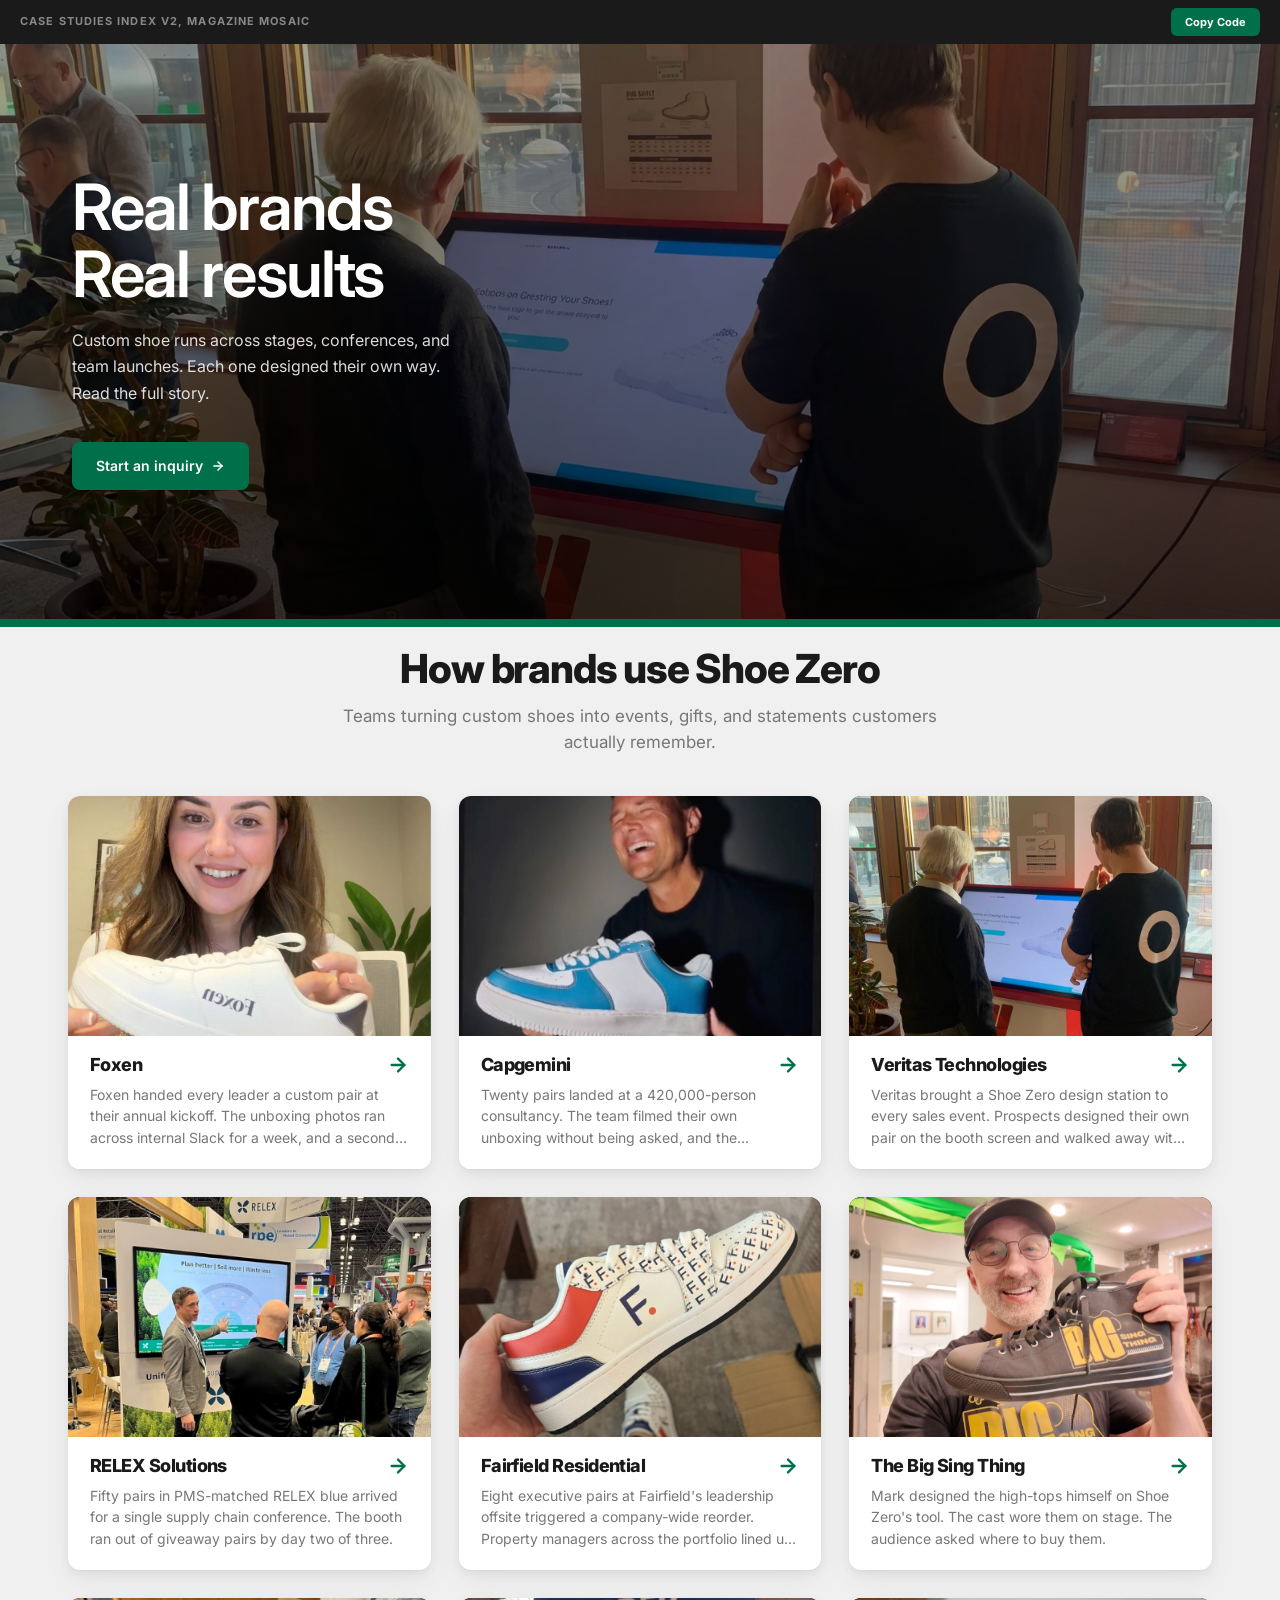
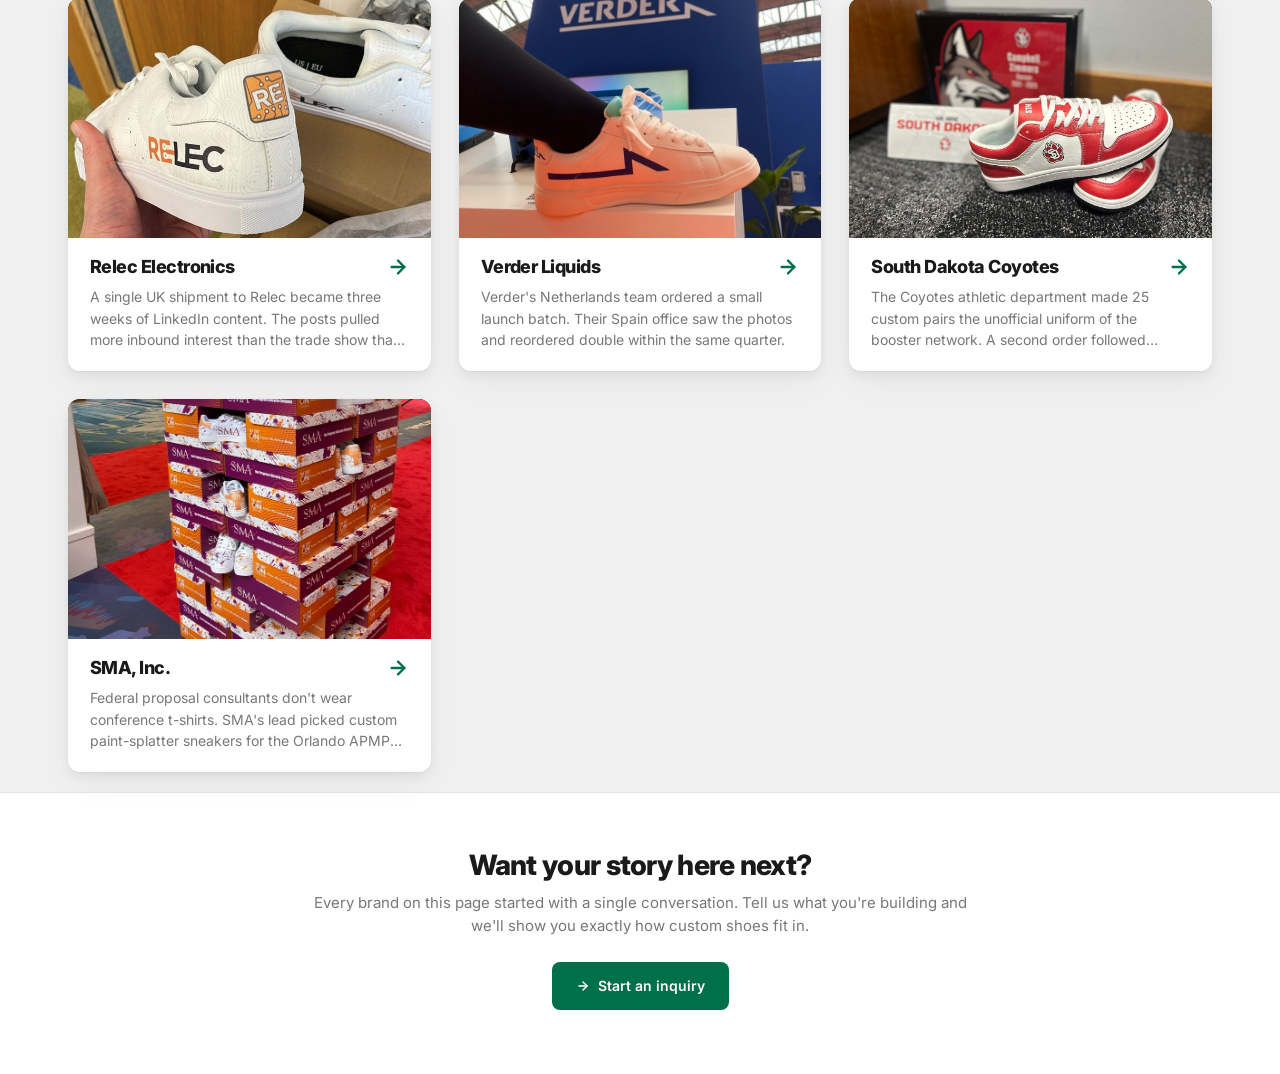
==== case-studies/index.html @ aaa60e96 "case-studies: crop card photos into JPEG (3:2), remove kitazato (YMYL), tighten hero/mosaic spacing," ====
<!DOCTYPE html>
<html lang="en">
<head>
 <meta charset="UTF-8">
 <meta name="viewport" content="width=device-width, initial-scale=1.0">
 <title>Case Studies INDEX V2, Shoe Zero | Magazine Mosaic</title>
 <link rel="preconnect" href="https://fonts.googleapis.com">
 <link href="https://fonts.googleapis.com/css2?family=Inter:ital,wght@0,300;0,400;0,500;0,600;0,700;0,800;0,900&display=swap" rel="stylesheet">
 <link rel="stylesheet" href="tokens.css">
 <style>
 /* ================================================================
 TOOLBAR
 ================================================================ */
 .toolbar {
 position: fixed; top: 0; left: 0; right: 0; height: 44px;
 background: var(--sz-black); display: flex; align-items: center;
 justify-content: space-between; padding: 0 20px; z-index: 9000;
 font-family: 'Inter', sans-serif;
 }
 .toolbar__label {
 font-size: 11px; font-weight: 700; color: #888;
 letter-spacing: 0.1em; text-transform: uppercase;
 }
 .toolbar__copy-btn {
 padding: 7px 14px; font-size: 11px; font-weight: 700;
 font-family: 'Inter', sans-serif; background: var(--sz-accent);
 color: #fff; border: none; border-radius: 6px; cursor: pointer;
 transition: background 200ms var(--sz-ease);
 }
 .toolbar__copy-btn:hover { background: var(--sz-accent-hover); }
 .toolbar__toast {
 position: fixed; bottom: 80px; right: 24px;
 background: var(--sz-black); color: #fff;
 padding: 10px 18px; border-radius: 8px;
 font-size: 13px; font-weight: 500;
 opacity: 0; transform: translateY(8px);
 transition: opacity 250ms ease, transform 250ms ease;
 pointer-events: none; z-index: 9001;
 }
 .toolbar__toast.is-visible { opacity: 1; transform: translateY(0); }

 /* ================================================================
 BASE RESET
 ================================================================ */
 *, *::before, *::after { box-sizing: border-box; margin: 0; padding: 0; }
 body {
 font-family: 'Inter', -apple-system, BlinkMacSystemFont, sans-serif;
 color: var(--sz-text); background: var(--sz-white);
 line-height: 1.6; -webkit-font-smoothing: antialiased;
 padding-top: 44px;
 }
 img { max-width: 100%; display: block; }
 a { color: inherit; text-decoration: none; }
 button { font-family: inherit; cursor: pointer; }
 p, li, span, div { font-style: normal; }

 /* ================================================================
 LAYOUT UTILS
 ================================================================ */
 .c { max-width: 1240px; margin: 0 auto; padding: 0 48px; }
 .c--wide { max-width: 1360px; margin: 0 auto; padding: 0 48px; }

 /* ================================================================
 SCROLL REVEAL
 ================================================================ */
 [data-reveal] {
 opacity: 0; transform: translateY(20px);
 transition: opacity 600ms var(--sz-ease), transform 600ms var(--sz-ease);
 }
 [data-reveal].is-visible { opacity: 1; transform: none; }

 /* ================================================================
 SITE NAV
 ================================================================ */
 .nav {
 position: sticky; top: 44px; z-index: 800;
 background: var(--sz-bg-warm); border-bottom: 1px solid var(--sz-border);
 }
 .nav__inner {
 display: flex; align-items: center; justify-content: space-between;
 height: 60px; max-width: 1240px; margin: 0 auto; padding: 0 48px;
 }
 .nav__logo {
 font-size: 18px; font-weight: 800; letter-spacing: -0.03em; color: var(--sz-black);
 }
 .nav__logo span { color: var(--sz-accent); }
 .nav__links { display: flex; gap: 32px; }
 .nav__links a {
 font-size: 14px; font-weight: 500; color: var(--sz-muted);
 transition: color 180ms ease;
 }
 .nav__links a:hover { color: var(--sz-text); }
 .nav__cta {
 padding: 9px 20px; font-size: 13px; font-weight: 600;
 background: var(--sz-accent); color: #fff;
 border-radius: var(--sz-radius-btn); border: none; cursor: pointer;
 transition: background 180ms ease;
 }
 .nav__cta:hover { background: var(--sz-accent-hover); }

 /* ================================================================
 S1: HERO, Overlay editorial — full-bg photo + text on dark gradient
 ================================================================ */
 .hero {
 position: relative; overflow: hidden;
 min-height: 575px;
 display: flex; align-items: center;
 background: var(--sz-black);
 }
 .hero__bg { position: absolute; inset: 0; z-index: 0; }
 .hero__bg img {
 width: 100%; height: 100%; object-fit: cover; object-position: center 32%;
 display: block;
 }
 .hero__bg::after {
 content:''; position: absolute; inset: 0;
 background: linear-gradient(180deg, rgba(0,0,0,0.35) 0%, rgba(0,0,0,0.5) 50%, rgba(0,0,0,0.7) 100%);
 }
 .hero__inner {
 position: relative; z-index: 2;
 max-width: 1200px; width: 100%;
 margin: 0 auto;
 padding: 97px 32px;
 text-align: left;
 display: flex; flex-direction: column; align-items: flex-start;
 }
 .hero__h1 {
 font-size: clamp(42px, 5vw, 68px);
 font-weight: 600;
 line-height: 1.05;
 letter-spacing: -0.03em;
 color: #fff;
 margin: 0 0 20px;
 }
 .hero__h1 span { display: block; }
 .hero__h1 span.is-accent { color: #fff; }
 .hero__sub {
 font-size: 16px; font-weight: 400; line-height: 1.65;
 color: rgba(255,255,255,0.85);
 max-width: 380px; margin: 0 0 36px;
 }
 .hero__actions { display: flex; align-items: center; justify-content: flex-start; }
 .btn--primary {
 display: inline-flex; align-items: center; gap: 8px;
 padding: 13px 24px; border-radius: var(--sz-radius-btn);
 background: var(--sz-accent); color: #fff;
 font-size: 14px; font-weight: 600;
 border: none; cursor: pointer; font-style: normal;
 transition: transform 200ms var(--sz-ease), box-shadow 200ms var(--sz-ease), background 200ms var(--sz-ease);
 }
 .btn--primary svg { width: 14px; height: 14px; }
 .btn--primary:hover { transform: translateY(-2px); box-shadow: var(--sz-shadow); background: var(--sz-accent-hover); }
 .btn--text {
 display: inline-flex; align-items: center; gap: 4px;
 font-size: 16px; font-weight: 500; color: var(--sz-black);
 text-decoration: underline; text-underline-offset: 4px;
 background: none; border: none; cursor: pointer; font-style: normal;
 transition: opacity 200ms ease;
 }
 .btn--text:hover { opacity: 0.7; }

 /* ================================================================
 S2: INDUSTRY FILTER ROW, White bg, typographic tabs
 ================================================================ */
 .filter-row {
 background: var(--sz-white);
 border-bottom: 1px solid var(--sz-border);
 padding: 0;
 position: sticky;
 top: 44px;
 z-index: 700;
 }
 .filter-row__inner {
 max-width: 1240px;
 margin: 0 auto;
 padding: 0 48px;
 display: flex;
 align-items: center;
 gap: 0;
 overflow-x: auto;
 scrollbar-width: none;
 }
 .filter-row__inner::-webkit-scrollbar { display: none; }
 .filter-tab {
 flex-shrink: 0;
 padding: 18px 24px;
 font-size: 13px;
 font-weight: 600;
 color: var(--sz-muted);
 letter-spacing: 0.02em;
 cursor: pointer;
 border-bottom: 2px solid transparent;
 transition: color 150ms ease, border-color 150ms ease;
 background: none; border-top: none; border-left: none; border-right: none;
 position: relative;
 white-space: nowrap;
 }
 .filter-tab::after {
 content: '·';
 position: absolute;
 right: 0;
 color: var(--sz-border);
 font-size: 16px;
 }
 .filter-tab:last-child::after { display: none; }
 .filter-tab:hover { color: var(--sz-text); }
 .filter-tab.active {
 color: var(--sz-accent);
 border-bottom-color: var(--sz-accent);
 }
 .filter-count {
 display: inline-flex;
 align-items: center;
 justify-content: center;
 width: 18px; height: 18px;
 font-size: 10px; font-weight: 700;
 background: var(--sz-accent-light);
 color: var(--sz-accent);
 border-radius: 50%;
 margin-left: 6px;
 }

 /* ================================================================
 S2: LOGO WALL — trust bar between hero and mosaic
 ================================================================ */
 .logo-wall {
 background: var(--sz-bg-warm);
 padding: 28px 56px;
 }
 .logo-wall__inner {
 max-width: 1280px; margin: 0 auto;
 display: flex; align-items: center; gap: 28px;
 }
 .logo-wall__label {
 font-size: 11px; font-weight: 700; letter-spacing: 0.14em;
 text-transform: uppercase; color: var(--sz-muted);
 white-space: nowrap; line-height: 1;
 display: flex; align-items: center;
 }
 .logo-wall__divider {
 width: 1px; height: 32px; background: rgba(0,0,0,0.18);
 flex-shrink: 0;
 }
 .logo-wall__row {
 display: flex; align-items: center; gap: 32px;
 flex: 1; justify-content: space-around; flex-wrap: nowrap; overflow: hidden;
 }
 .logo-wall__logo {
 height: 32px; max-width: 120px; width: auto; object-fit: contain;
 filter: grayscale(100%) brightness(0.4); opacity: 0.7;
 transition: opacity 200ms var(--sz-ease), filter 200ms var(--sz-ease);
 }
 .logo-wall__logo:hover { filter: grayscale(0%); opacity: 1; }

 /* ================================================================
 S3: MOSAIC GRID, Cool bg, mixed card sizes
 ================================================================ */
 .mosaic-section {
 background: var(--sz-bg-cool);
 padding: 20px 0 20px;
 border-top: 8px solid var(--sz-accent);
 }
 .mosaic-header {
 max-width: 1240px;
 margin: 0 auto;
 padding: 0 48px;
 margin-bottom: 40px;
 text-align: center;
 }
 .mosaic-header__h2 {
 font-size: clamp(28px, 3.4vw, 40px);
 font-weight: 800;
 letter-spacing: -0.03em;
 line-height: 1.1;
 color: var(--sz-black);
 margin-bottom: 12px;
 }
 .mosaic-header__sub {
 font-size: 17px;
 line-height: 1.55;
 color: var(--sz-muted);
 max-width: 600px;
 margin: 0 auto;
 }

 /* THE MOSAIC GRID */
 .mosaic {
 max-width: 1240px;
 margin: 0 auto;
 padding: 0 48px;
 display: grid;
 grid-template-columns: repeat(3, 1fr);
 grid-auto-rows: auto;
 gap: 28px;
 }
 /* Uniform mode: force all variants to look like std */
 .mosaic .cs-card--featured,
 .mosaic .cs-card--tall,
 .mosaic .cs-card--wide,
 .mosaic .cs-card--mid,
 .mosaic .cs-card--mid-wide,
 .mosaic .cs-card--narrow,
 .mosaic .cs-card--std {
 grid-column: span 1;
 grid-row: auto;
 }
 .mosaic .cs-card--featured .cs-card__img,
 .mosaic .cs-card--tall .cs-card__img {
 position: relative;
 aspect-ratio: auto;
 height: 240px;
 flex: 0 0 auto;
 }
 .mosaic .cs-card--featured .cs-card__img img,
 .mosaic .cs-card--tall .cs-card__img img {
 object-position: center 38%;
 }
 .mosaic .cs-card--featured .cs-card__img::after,
 .mosaic .cs-card--tall .cs-card__img::after { display: none; }
 .mosaic .cs-card--featured .cs-card__body,
 .mosaic .cs-card--tall .cs-card__body {
 position: relative;
 inset: auto;
 padding: 18px 22px 20px;
 background: var(--sz-white);
 color: var(--sz-black);
 z-index: auto;
 }
 .mosaic .cs-card--featured .cs-card__industry,
 .mosaic .cs-card--tall .cs-card__industry { color: var(--sz-accent); }
 .mosaic .cs-card--featured .cs-card__name,
 .mosaic .cs-card--tall .cs-card__name { font-size: 18px; color: var(--sz-black); }
 .mosaic .cs-card--featured .cs-card__tagline,
 .mosaic .cs-card--tall .cs-card__tagline { font-size: 14px; color: var(--sz-muted); line-height: 1.55; }
 .mosaic .cs-card--featured .cs-card__arrow,
 .mosaic .cs-card--tall .cs-card__arrow { color: var(--sz-accent); }
 .mosaic .cs-card__tagline {
 display: -webkit-box;
 -webkit-line-clamp: 3;
 -webkit-box-orient: vertical;
 overflow: hidden;
 }

 /* Card base */
 .cs-card {
 background: var(--sz-white);
 border-radius: var(--sz-radius-card);
 box-shadow: var(--sz-shadow);
 overflow: hidden;
 position: relative;
 display: flex;
 flex-direction: column;
 cursor: pointer;
 transition: transform 220ms var(--sz-ease), box-shadow 220ms var(--sz-ease);
 }
 .cs-card:hover {
 transform: translateY(-2px);
 box-shadow: var(--sz-shadow-hover);
 }

 /* --- SIZE VARIANTS ---
 First two cards = highlight (span 3 of 6 = side-by-side larger feature row)
 All others = uniform 3-up (span 2 of 6 = 3 per row, identical card shape) */
 .cs-card--featured,
 .cs-card--tall {
 grid-column: span 3;
 }
 .cs-card--std {
 grid-column: span 2;
 }

 /* Featured/tall cards: taller photographic aspect, anchored to bottom */
 .cs-card--featured .cs-card__img,
 .cs-card--tall .cs-card__img {
 flex: 0 0 auto;
 aspect-ratio: 4 / 3;
 overflow: hidden;
 position: relative;
 }
 .cs-card--featured .cs-card__img img,
 .cs-card--tall .cs-card__img img {
 width: 100%; height: 100%;
 object-fit: cover; object-position: center bottom;
 display: block;
 transition: transform 400ms var(--sz-ease);
 }
 .cs-card--featured:hover .cs-card__img img,
 .cs-card--tall:hover .cs-card__img img { transform: scale(1.03); }

 /* Standard cards: real photo, cover crop at fixed height */
 .cs-card--std .cs-card__img {
 flex: 0 0 auto;
 height: 240px;
 background: var(--sz-black);
 overflow: hidden;
 position: relative;
 }
 .cs-card--std .cs-card__img img {
 width: 100%;
 height: 100%;
 object-fit: cover;
 object-position: center 70%;
 display: block;
 transition: transform 600ms var(--sz-ease);
 }
 .cs-card--std:hover .cs-card__img img { transform: scale(1.04); }

 /* Card overlay for featured/tall, gradient at bottom */
 .cs-card--featured .cs-card__img::after,
 .cs-card--tall .cs-card__img::after {
 content: '';
 position: absolute;
 inset: 0;
 background: linear-gradient(to top, rgba(26,26,26,0.72) 0%, transparent 55%);
 }
 /* On featured, body text overlays the image */
 .cs-card--featured .cs-card__body,
 .cs-card--tall .cs-card__body {
 position: absolute;
 bottom: 0; left: 0; right: 0;
 padding: 28px 32px;
 color: #fff;
 }

 /* Card body */
 .cs-card__body {
 padding: 18px 22px 20px;
 }
 .cs-card--std .cs-card__body {
 flex: 1 1 auto;
 display: flex;
 flex-direction: column;
 }

 .cs-card__industry {
 font-size: 10px; font-weight: 700; letter-spacing: 0.12em;
 text-transform: uppercase;
 color: var(--sz-accent);
 margin-bottom: 6px;
 display: flex; align-items: center; gap: 8px;
 }
 .cs-card--featured .cs-card__industry,
 .cs-card--tall .cs-card__industry {
 color: rgba(255,255,255,0.7);
 }
 /* Title row: name left, simple green arrow right */
 .cs-card__name {
 font-size: 18px; font-weight: 800; letter-spacing: -0.03em;
 color: var(--sz-black); line-height: 1.2; margin-bottom: 8px;
 display: flex; align-items: center; justify-content: space-between; gap: 12px;
 }
 .cs-card--featured .cs-card__name { font-size: 28px; color: #fff; }
 .cs-card--tall .cs-card__name { font-size: 22px; color: #fff; }

 .cs-card__arrow {
 flex-shrink: 0;
 color: var(--sz-accent);
 transition: transform 200ms var(--sz-ease);
 display: inline-flex; align-items: center;
 }
 .cs-card--featured .cs-card__arrow,
 .cs-card--tall .cs-card__arrow { color: #fff; }
 .cs-card:hover .cs-card__arrow { transform: translateX(4px); }

 .cs-card__tagline {
 font-size: 14px; font-weight: 400; color: var(--sz-muted);
 line-height: 1.55; margin-bottom: 0;
 }
 .cs-card--featured .cs-card__tagline { font-size: 15px; color: rgba(255,255,255,0.85); line-height: 1.5; }
 .cs-card--tall .cs-card__tagline { font-size: 14px; color: rgba(255,255,255,0.8); line-height: 1.5; }
 /* For overlay cards, meta row needs relative z-index above overlay */
 .cs-card--featured .cs-card__body { z-index: 2; }
 .cs-card--tall .cs-card__body { z-index: 2; }


 /* ================================================================
 S4: BY THE NUMBERS, Warm cream, editorial paragraph
 ================================================================ */
 .numbers-section {
 background: var(--sz-bg-warm);
 padding: 96px 0;
 }
 .numbers-inner {
 max-width: 1240px;
 margin: 0 auto;
 padding: 0 48px;
 display: grid;
 grid-template-columns: 1fr 380px;
 gap: 80px;
 align-items: start;
 }
 .numbers__text {}
 .numbers__rule {
 width: 40px; height: 3px; background: var(--sz-accent);
 margin-bottom: 28px;
 }
 .numbers__h2 {
 font-size: 40px; font-weight: 800; letter-spacing: -0.03em;
 color: var(--sz-black); line-height: 1.1; margin-bottom: 28px;
 }
 .numbers__prose {
 font-size: 18px; font-weight: 400; color: var(--sz-text);
 line-height: 1.8; max-width: 580px;
 }
 .numbers__prose strong {
 font-weight: 700; color: var(--sz-accent); font-style: normal;
 }

 /* Logo wall */
 .logo-wall {}
 .logo-wall__label {
 font-size: 11px; font-weight: 700; letter-spacing: 0.1em;
 text-transform: uppercase; color: var(--sz-muted); margin-bottom: 20px;
 }
 .logo-wall__grid {
 display: grid;
 grid-template-columns: repeat(3, 1fr);
 gap: 12px;
 }
 .logo-tile {
 background: var(--sz-white);
 border-radius: 10px;
 border: 1px solid var(--sz-border);
 padding: 16px 12px;
 display: flex;
 align-items: center;
 justify-content: center;
 min-height: 60px;
 }
 .logo-tile__name {
 font-size: 12px; font-weight: 700; letter-spacing: -0.01em;
 color: var(--sz-text); text-align: center;
 }

 /* ================================================================
 S5: INQUIRY CTA, White bg
 ================================================================ */
 .cta-section {
 background: var(--sz-white);
 padding: 56px 0 64px;
 border-top: 1px solid var(--sz-border);
 }
 .cta-inner {
 max-width: 760px;
 margin: 0 auto;
 padding: 0 48px;
 text-align: center;
 }
 .cta__icon {
 width: 40px; height: 40px;
 background: var(--sz-accent-light);
 border-radius: 12px;
 display: flex; align-items: center; justify-content: center;
 margin: 0 auto 18px;
 color: var(--sz-accent);
 }
 .cta__icon svg { width: 18px; height: 18px; }
 .cta__h2 {
 font-size: 28px; font-weight: 800; letter-spacing: -0.025em;
 color: var(--sz-black); line-height: 1.15; margin-bottom: 10px;
 }
 .cta__sub {
 font-size: 15px; font-weight: 400; color: var(--sz-muted);
 line-height: 1.55; margin-bottom: 24px;
 }
 .cta__actions {
 display: flex; align-items: center; justify-content: center; gap: 14px; flex-wrap: wrap;
 }

 /* ================================================================
 FOOTER STRIP
 ================================================================ */
 .footer-strip {
 background: var(--sz-black);
 padding: 28px 48px;
 display: flex; align-items: center; justify-content: space-between;
 max-width: 100%;
 }
 .footer-strip__logo {
 font-size: 16px; font-weight: 800; letter-spacing: -0.03em; color: #fff;
 }
 .footer-strip__logo span { color: var(--sz-accent); }
 .footer-strip__copy {
 font-size: 13px; color: rgba(255,255,255,0.4);
 }

 /* ================================================================
 MOBILE RESPONSIVE
 ================================================================ */
 @media (max-width: 768px) {
 .c, .c--wide { padding: 0 20px; }

 .nav__links { display: none; }
 .nav__inner { padding: 0 20px; }

 /* Hero */
 .hero { min-height: 480px; }
 .hero__inner { padding: 56px 20px; gap: 20px; }
 .hero__h1 { font-size: 38px; line-height: 1; }
 .hero__sub { font-size: 15px; }

 /* Filter */
 .filter-row { top: 60px; }
 .filter-row__inner { padding: 0 20px; gap: 0; }
 .filter-tab { padding: 14px 16px; font-size: 12px; }

 /* Logo wall */
 .logo-wall { padding: 18px 20px; }
 .logo-wall__inner { flex-direction: column; align-items: flex-start; gap: 12px; }
 .logo-wall__row { gap: 24px; justify-content: flex-start; overflow-x: auto; width: 100%; padding-bottom: 4px; }
 .logo-wall__logo { height: 24px; flex-shrink: 0; }

 /* Mosaic */
 .mosaic-section { padding: 0 0 64px; }
 .mosaic-header { padding: 0 20px; margin-bottom: 28px; }
 .mosaic-header__h2 { font-size: 26px; }
 .mosaic-header__sub { font-size: 15px; }
 .mosaic {
 grid-template-columns: 1fr;
 grid-auto-rows: auto;
 padding: 0 20px;
 gap: 12px;
 }
 /* All cards collapse to single column */
 .cs-card--featured,
 .cs-card--tall,
 .cs-card--wide,
 .cs-card--std,
 .cs-card--narrow,
 .cs-card--mid,
 .cs-card--mid-wide {
 grid-column: 1 / -1;
 grid-row: auto;
 }
 /* Restore flat layout for all on mobile */
 .cs-card--featured .cs-card__img,
 .cs-card--tall .cs-card__img {
 height: 220px; flex: none; position: relative;
 }
 .cs-card--featured .cs-card__body,
 .cs-card--tall .cs-card__body {
 position: static;
 color: var(--sz-text);
 padding: 18px 20px 20px;
 }
 .cs-card--featured .cs-card__name,
 .cs-card--tall .cs-card__name { color: var(--sz-black); font-size: 20px; }
 .cs-card--featured .cs-card__tagline,
 .cs-card--tall .cs-card__tagline { color: var(--sz-muted); }
 .cs-card--featured .cs-card__pairs,
 .cs-card--tall .cs-card__pairs { color: var(--sz-accent); }
 .cs-card--featured .cs-card__industry,
 .cs-card--tall .cs-card__industry { color: var(--sz-accent); }
 .cs-card--featured .cs-card__img::after,
 .cs-card--tall .cs-card__img::after { display: none; }

 /* Flat card images on mobile */
 .cs-card--wide .cs-card__img,
 .cs-card--std .cs-card__img,
 .cs-card--narrow .cs-card__img,
 .cs-card--mid .cs-card__img,
 .cs-card--mid-wide .cs-card__img { height: 180px; }

 /* Numbers */
 .numbers-section { padding: 64px 0; }
 .numbers-inner { grid-template-columns: 1fr; gap: 48px; padding: 0 20px; }
 .numbers__h2 { font-size: 28px; }
 .numbers__prose { font-size: 16px; }
 .logo-wall__grid { grid-template-columns: repeat(2, 1fr); }

 /* CTA */
 .cta-section { padding: 64px 0 80px; }
 .cta-inner { padding: 0 20px; }
 .cta__h2 { font-size: 28px; }
 .cta__sub { font-size: 15px; }
 .cta__actions { flex-direction: column; align-items: stretch; }
 .cta__actions .btn { justify-content: center; }

 .footer-strip { flex-direction: column; gap: 12px; padding: 24px 20px; text-align: center; }
 }
 
 .cs-card__link { display: block; height: 100%; color: inherit; text-decoration: none; }
 .cs-card__link:hover { text-decoration: none; }
</style>
</head>
<body>

 <!-- TOOLBAR -->
 <div class="toolbar" id="toolbar">
 <span class="toolbar__label">Case Studies INDEX V2, Magazine Mosaic</span>
 <button class="toolbar__copy-btn" onclick="copyCode()">Copy Code</button>
 </div>
 <div class="toolbar__toast" id="toast">Code copied to clipboard</div>

 <!-- ================================================================
 S1: HERO, Warm cream, asymmetric
 ================================================================ -->
 <section class="hero">
 <div class="hero__bg">
 <img src="images/hero-bg/cs-index-hero.jpg" alt="veritas kiosk customer interaction at sales event">
 </div>
 <div class="hero__inner">
 <h1 class="hero__h1">
 <span>Real brands</span>
 <span>Real results</span>
 </h1>
 <p class="hero__sub">Custom shoe runs across stages, conferences, and team launches. Each one designed their own way. Read the full story.</p>
 <div class="hero__actions">
 <a class="btn--primary" href="/pages/business-inquiry">
 Start an inquiry
 <svg width="16" height="16" viewBox="0 0 24 24" fill="none" stroke="currentColor" stroke-width="2.5" stroke-linecap="round" stroke-linejoin="round"><path d="M5 12h14"/><path d="m12 5 7 7-7 7"/></svg>
 </a>
 </div>
 </div>
 </section>


 <!-- ================================================================
 S3: MOSAIC GRID, Cool bg, 11 brands, mixed sizes
 ================================================================ -->
 <section class="mosaic-section">
 <div class="mosaic-header" data-reveal>
 <h2 class="mosaic-header__h2">How brands use Shoe Zero</h2>
 <p class="mosaic-header__sub">Teams turning custom shoes into events, gifts, and statements customers actually remember.</p>
 </div>

 <!-- MOSAIC LAYOUT:
 Row 1–2: CHP (8col × 2row featured) + ABB (4col × 2row tall)
 Row 3: BuzzBallz (6col wide) + AAC 360 (6col wide)
 Row 4: Bitchin Sauce (4col std) + Alta Sneakers (5col mid) + Alaska (3col narrow)
 Row 5: Admiral (7col mid-wide) + Cliffco (5col mid)
 Row 6: A+ Garage Doors (4col std) + Wednesday Foods (4col std) + Verder (4col std)
 -->
 <div class="mosaic" id="mosaic">


 <article class="cs-card cs-card--featured" data-category="b2b" data-reveal>
 <a class="cs-card__link" href="../detail/detail-v3-foxen-v2.html" aria-label="Foxen case study">
 <div class="cs-card__img">
 <img src="images/card-photos/cs-card-foxen.jpg" alt="woman holding foxen branded sneaker" loading="lazy">
 </div>
 <div class="cs-card__body">
 <h2 class="cs-card__name"><span>Foxen</span><span class="cs-card__arrow"><svg width="22" height="22" viewBox="0 0 24 24" fill="none" stroke="currentColor" stroke-width="2.5" stroke-linecap="round" stroke-linejoin="round"><path d="M5 12h14"/><path d="m12 5 7 7-7 7"/></svg></span></h2>
 <p class="cs-card__tagline">Foxen handed every leader a custom pair at their annual kickoff. The unboxing photos ran across internal Slack for a week, and a second batch shipped before the next quarter.</p>
 </div>
 </a>
 </article>

 <article class="cs-card cs-card--tall" data-category="b2b" data-reveal>
 <a class="cs-card__link" href="../detail/capgemini.html" aria-label="Capgemini case study">
 <div class="cs-card__img">
 <img src="images/card-photos/cs-card-capgemini.jpg" alt="man laughing with capgemini blue sneaker" loading="lazy">
 </div>
 <div class="cs-card__body">
 <h2 class="cs-card__name"><span>Capgemini</span><span class="cs-card__arrow"><svg width="22" height="22" viewBox="0 0 24 24" fill="none" stroke="currentColor" stroke-width="2.5" stroke-linecap="round" stroke-linejoin="round"><path d="M5 12h14"/><path d="m12 5 7 7-7 7"/></svg></span></h2>
 <p class="cs-card__tagline">Twenty pairs landed at a 420,000-person consultancy. The team filmed their own unboxing without being asked, and the company opened an internal employee discount.</p>
 </div>
 </a>
 </article>

 <article class="cs-card cs-card--std" data-category="b2b" data-reveal>
 <a class="cs-card__link" href="../detail/veritas-technologies.html" aria-label="Veritas Technologies case study">
 <div class="cs-card__img">
 <img src="images/card-photos/cs-card-veritas-technologies.jpg" alt="veritas kiosk at sales event with attendees" loading="lazy">
 </div>
 <div class="cs-card__body">
 <h2 class="cs-card__name"><span>Veritas Technologies</span><span class="cs-card__arrow"><svg width="22" height="22" viewBox="0 0 24 24" fill="none" stroke="currentColor" stroke-width="2.5" stroke-linecap="round" stroke-linejoin="round"><path d="M5 12h14"/><path d="m12 5 7 7-7 7"/></svg></span></h2>
 <p class="cs-card__tagline">Veritas brought a Shoe Zero design station to every sales event. Prospects designed their own pair on the booth screen and walked away with branded sneakers.</p>
 </div>
 </a>
 </article>

 <article class="cs-card cs-card--std" data-category="b2b" data-reveal>
 <a class="cs-card__link" href="../detail/relex-solutions.html" aria-label="RELEX Solutions case study">
 <div class="cs-card__img">
 <img src="images/card-photos/cs-card-relex-solutions.jpg" alt="relex blue branded sneakers at sales conference" loading="lazy">
 </div>
 <div class="cs-card__body">
 <h2 class="cs-card__name"><span>RELEX Solutions</span><span class="cs-card__arrow"><svg width="22" height="22" viewBox="0 0 24 24" fill="none" stroke="currentColor" stroke-width="2.5" stroke-linecap="round" stroke-linejoin="round"><path d="M5 12h14"/><path d="m12 5 7 7-7 7"/></svg></span></h2>
 <p class="cs-card__tagline">Fifty pairs in PMS-matched RELEX blue arrived for a single supply chain conference. The booth ran out of giveaway pairs by day two of three.</p>
 </div>
 </a>
 </article>

 <article class="cs-card cs-card--std" data-category="b2b" data-reveal>
 <a class="cs-card__link" href="../detail/fairfield-residential.html" aria-label="Fairfield Residential case study">
 <div class="cs-card__img">
 <img src="images/card-photos/cs-card-fairfield-residential.jpg" alt="fairfield branded shoe in hand outside on patio" loading="lazy">
 </div>
 <div class="cs-card__body">
 <h2 class="cs-card__name"><span>Fairfield Residential</span><span class="cs-card__arrow"><svg width="22" height="22" viewBox="0 0 24 24" fill="none" stroke="currentColor" stroke-width="2.5" stroke-linecap="round" stroke-linejoin="round"><path d="M5 12h14"/><path d="m12 5 7 7-7 7"/></svg></span></h2>
 <p class="cs-card__tagline">Eight executive pairs at Fairfield's leadership offsite triggered a company-wide reorder. Property managers across the portfolio lined up next.</p>
 </div>
 </a>
 </article>

 <article class="cs-card cs-card--std" data-category="b2b" data-reveal>
 <a class="cs-card__link" href="../detail/big-sing-thing.html" aria-label="The Big Sing Thing case study">
 <div class="cs-card__img">
 <img src="images/card-photos/cs-card-big-sing-thing.jpg" alt="founder holding big sing thing custom shoe" loading="lazy">
 </div>
 <div class="cs-card__body">
 <h2 class="cs-card__name"><span>The Big Sing Thing</span><span class="cs-card__arrow"><svg width="22" height="22" viewBox="0 0 24 24" fill="none" stroke="currentColor" stroke-width="2.5" stroke-linecap="round" stroke-linejoin="round"><path d="M5 12h14"/><path d="m12 5 7 7-7 7"/></svg></span></h2>
 <p class="cs-card__tagline">Mark designed the high-tops himself on Shoe Zero's tool. The cast wore them on stage. The audience asked where to buy them.</p>
 </div>
 </a>
 </article>

 <article class="cs-card cs-card--std" data-category="b2b" data-reveal>
 <a class="cs-card__link" href="../detail/relec-electronics.html" aria-label="Relec Electronics case study">
 <div class="cs-card__img">
 <img src="images/card-photos/cs-card-relec-electronics.jpg" alt="relec branded white sneaker held by hand" loading="lazy">
 </div>
 <div class="cs-card__body">
 <h2 class="cs-card__name"><span>Relec Electronics</span><span class="cs-card__arrow"><svg width="22" height="22" viewBox="0 0 24 24" fill="none" stroke="currentColor" stroke-width="2.5" stroke-linecap="round" stroke-linejoin="round"><path d="M5 12h14"/><path d="m12 5 7 7-7 7"/></svg></span></h2>
 <p class="cs-card__tagline">A single UK shipment to Relec became three weeks of LinkedIn content. The posts pulled more inbound interest than the trade show that prompted the order.</p>
 </div>
 </a>
 </article>

 <article class="cs-card cs-card--std" data-category="b2b" data-reveal>
 <a class="cs-card__link" href="../detail/verder-liquids.html" aria-label="Verder Liquids case study">
 <div class="cs-card__img">
 <img src="images/card-photos/cs-card-verder-liquids.jpg" alt="pink verder shoe in front of trade show backdrop" loading="lazy">
 </div>
 <div class="cs-card__body">
 <h2 class="cs-card__name"><span>Verder Liquids</span><span class="cs-card__arrow"><svg width="22" height="22" viewBox="0 0 24 24" fill="none" stroke="currentColor" stroke-width="2.5" stroke-linecap="round" stroke-linejoin="round"><path d="M5 12h14"/><path d="m12 5 7 7-7 7"/></svg></span></h2>
 <p class="cs-card__tagline">Verder's Netherlands team ordered a small launch batch. Their Spain office saw the photos and reordered double within the same quarter.</p>
 </div>
 </a>
 </article>

 <article class="cs-card cs-card--std" data-category="b2b" data-reveal>
 <a class="cs-card__link" href="../detail/university-of-south-dakota.html" aria-label="South Dakota Coyotes case study">
 <div class="cs-card__img">
 <img src="images/card-photos/cs-card-university-of-south-dakota.jpg" alt="south dakota coyotes red sneakers by shoebox" loading="lazy">
 </div>
 <div class="cs-card__body">
 <h2 class="cs-card__name"><span>South Dakota Coyotes</span><span class="cs-card__arrow"><svg width="22" height="22" viewBox="0 0 24 24" fill="none" stroke="currentColor" stroke-width="2.5" stroke-linecap="round" stroke-linejoin="round"><path d="M5 12h14"/><path d="m12 5 7 7-7 7"/></svg></span></h2>
 <p class="cs-card__tagline">The Coyotes athletic department made 25 custom pairs the unofficial uniform of the booster network. A second order followed before the season ended.</p>
 </div>
 </a>
 </article>

 <article class="cs-card cs-card--std" data-category="b2b" data-reveal>
 <a class="cs-card__link" href="../detail/sma-inc.html" aria-label="SMA, Inc. case study">
 <div class="cs-card__img">
 <img src="images/card-photos/cs-card-sma-inc.jpg" alt="two pairs of sma paint splatter shoes on red carpet" loading="lazy">
 </div>
 <div class="cs-card__body">
 <h2 class="cs-card__name"><span>SMA, Inc.</span><span class="cs-card__arrow"><svg width="22" height="22" viewBox="0 0 24 24" fill="none" stroke="currentColor" stroke-width="2.5" stroke-linecap="round" stroke-linejoin="round"><path d="M5 12h14"/><path d="m12 5 7 7-7 7"/></svg></span></h2>
 <p class="cs-card__tagline">Federal proposal consultants don't wear conference t-shirts. SMA's lead picked custom paint-splatter sneakers for the Orlando APMP event and did not blend in.</p>
 </div>
 </a>
 </article>


 

 </div>
 </section>


 <!-- ================================================================
 S5: INQUIRY CTA, White bg
 ================================================================ -->
 <section class="cta-section">
 <div class="cta-inner" data-reveal>
 <h2 class="cta__h2">Want your story here next?</h2>
 <p class="cta__sub">
 Every brand on this page started with a single conversation. Tell us what you're building and we'll show you exactly how custom shoes fit in.
 </p>
 <div class="cta__actions">
 <a href="/pages/business-inquiry" class="btn btn--primary">
 <svg width="16" height="16" viewBox="0 0 24 24" fill="none" stroke="currentColor" stroke-width="2.5" stroke-linecap="round" stroke-linejoin="round"><path d="M5 12h14"/><path d="m12 5 7 7-7 7"/></svg>
 Start an inquiry
 </a>
 </div>
 </div>
 </section>


 <!-- ================================================================
 JS: Scroll reveal + filter tabs + copy code
 ================================================================ -->
 <script>
 // Scroll reveal
 const revealEls = document.querySelectorAll('[data-reveal]');
 const observer = new IntersectionObserver((entries) => {
 entries.forEach(e => {
 if (e.isIntersecting) {
 e.target.classList.add('is-visible');
 observer.unobserve(e.target);
 }
 });
 }, { threshold: 0.08 });
 revealEls.forEach(el => observer.observe(el));

 // Filter tabs
 const tabs = document.querySelectorAll('.filter-tab');
 const cards = document.querySelectorAll('.cs-card');
 tabs.forEach(tab => {
 tab.addEventListener('click', () => {
 tabs.forEach(t => t.classList.remove('active'));
 tab.classList.add('active');
 const filter = tab.dataset.filter;
 cards.forEach(card => {
 if (filter === 'all' || card.dataset.category === filter) {
 card.style.display = '';
 } else {
 card.style.display = 'none';
 }
 });
 });
 });

 // Copy code
 function copyCode() {
 const clone = document.documentElement.cloneNode(true);
 // Remove toolbar from copied code
 const tb = clone.querySelector('#toolbar');
 const toast = clone.querySelector('#toast');
 if (tb) tb.remove();
 if (toast) toast.remove();
 const html = '<!DOCTYPE html>\n' + clone.outerHTML;
 navigator.clipboard.writeText(html).then(() => {
 const t = document.getElementById('toast');
 t.classList.add('is-visible');
 setTimeout(() => t.classList.remove('is-visible'), 2200);
 });
 }
 </script>

</body>
</html>
---- case-studies/tokens.css ----
/* ══════════════════════════════════════════════════════════════════
   Shoe Zero — Design Tokens (Single Source of Truth)
   Source: ../everything-shopify/docs/design-brand-guidelines.md
   Updated: 2026-04-19

   ALL mockup files <link> this file instead of declaring :root inline.
   To change a token, edit HERE — it propagates to all 80+ mockups.
   ══════════════════════════════════════════════════════════════════ */

:root {
  /* --- Colors --- */
  --sz-accent: #00704a;
  --sz-accent-hover: #005c3d;
  --sz-accent-light: #e6f2ed;
  --sz-text: #1a1a1a;
  --sz-muted: #777777;
  --sz-border: #e5e5e5;
  --sz-bg-warm: #f7f7f5;
  --sz-bg-cool: #f0f0f0;
  --sz-white: #ffffff;
  --sz-black: #1a1a1a;

  /* --- Dark section (on --sz-black bg) --- */
  --sz-dark-text: #ffffff;
  --sz-dark-muted: rgba(255,255,255,0.55);
  --sz-dark-border: rgba(255,255,255,0.08);
  --sz-dark-card: rgba(255,255,255,0.06);
  --sz-dark-card-hover: rgba(255,255,255,0.10);

  /* --- Accent section (on --sz-accent bg) --- */
  --sz-accent-text: #ffffff;
  --sz-accent-muted: rgba(255,255,255,0.80);

  /* --- Radius --- */
  --sz-radius-btn: 8px;
  --sz-radius-img: 8px;
  --sz-radius-card: 12px;
  --sz-radius-hero: 16px;
  --sz-radius-full: 9999px;

  /* --- Shadows (volumetric 3-layer) --- */
  --sz-shadow: 0 1px 2px rgba(0,0,0,0.04), 0 4px 12px rgba(0,0,0,0.06), 0 12px 32px rgba(0,0,0,0.04);
  --sz-shadow-hover: 0 2px 4px rgba(0,0,0,0.06), 0 8px 20px rgba(0,0,0,0.08), 0 20px 48px rgba(0,0,0,0.06);
  --sz-shadow-glass: 0 8px 32px rgba(0,0,0,0.08), 0 2px 8px rgba(0,0,0,0.04);

  /* --- Animation --- */
  --sz-ease: cubic-bezier(0.22, 1, 0.36, 1);
  --sz-ease-entrance: cubic-bezier(0.34, 1.56, 0.64, 1);
  --sz-duration-fast: 400ms;
  --sz-duration-base: 600ms;
  --sz-stagger: 80ms;

  /* --- Legacy aliases (old files use these — DO NOT add new references) --- */
  --green: var(--sz-accent);
  --green-hover: var(--sz-accent-hover);
  --green-light: var(--sz-accent-light);
  --dark: var(--sz-text);
  --muted: var(--sz-muted);
  --border: var(--sz-border);
  --warm: var(--sz-bg-warm);
  --cool: var(--sz-bg-cool);
  --radius-sm: var(--sz-radius-btn);
  --radius-md: var(--sz-radius-card);
  --radius-full: var(--sz-radius-full);
  --ease: var(--sz-ease);
  --ease-entrance: var(--sz-ease-entrance);
  --shadow-card: var(--sz-shadow);
  --shadow-card-hover: var(--sz-shadow-hover);
}

@media (prefers-reduced-motion: reduce) {
  :root {
    --sz-duration-fast: 0ms;
    --sz-duration-base: 0ms;
    --sz-stagger: 0ms;
  }
}
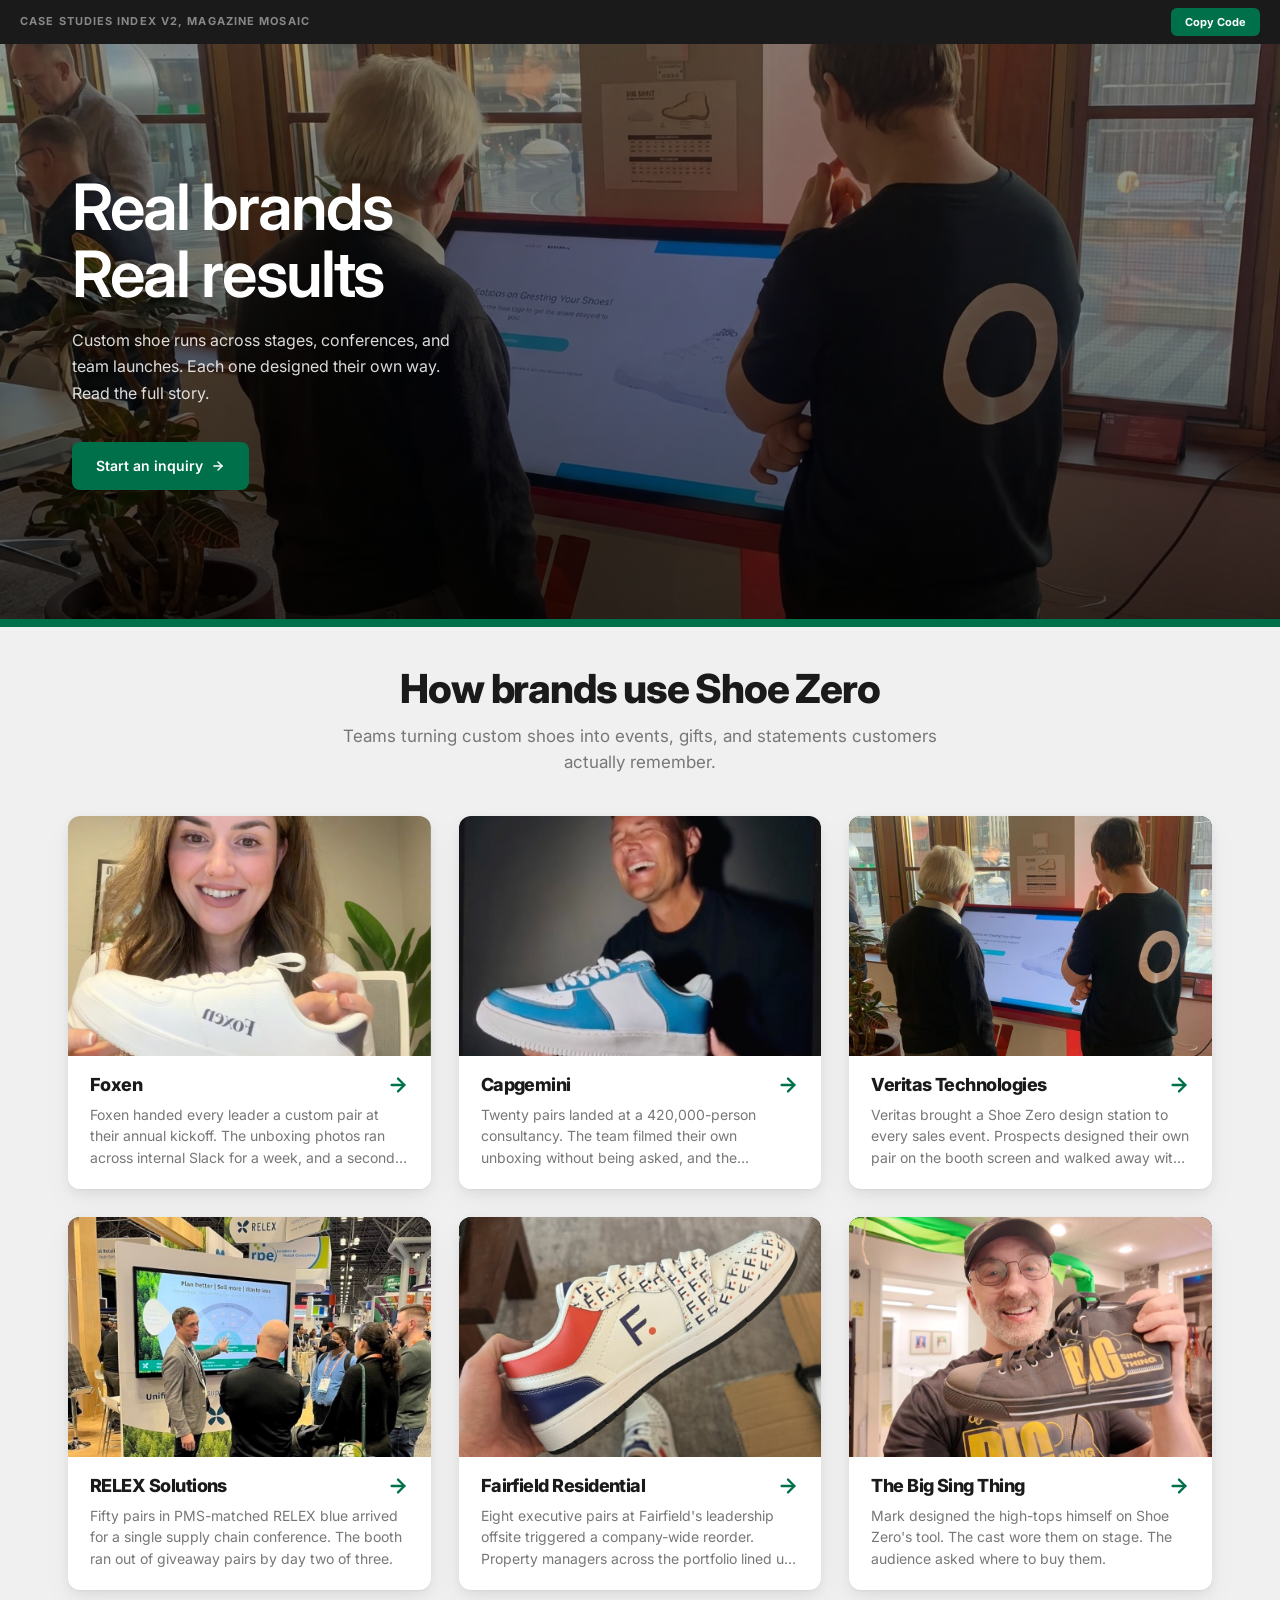
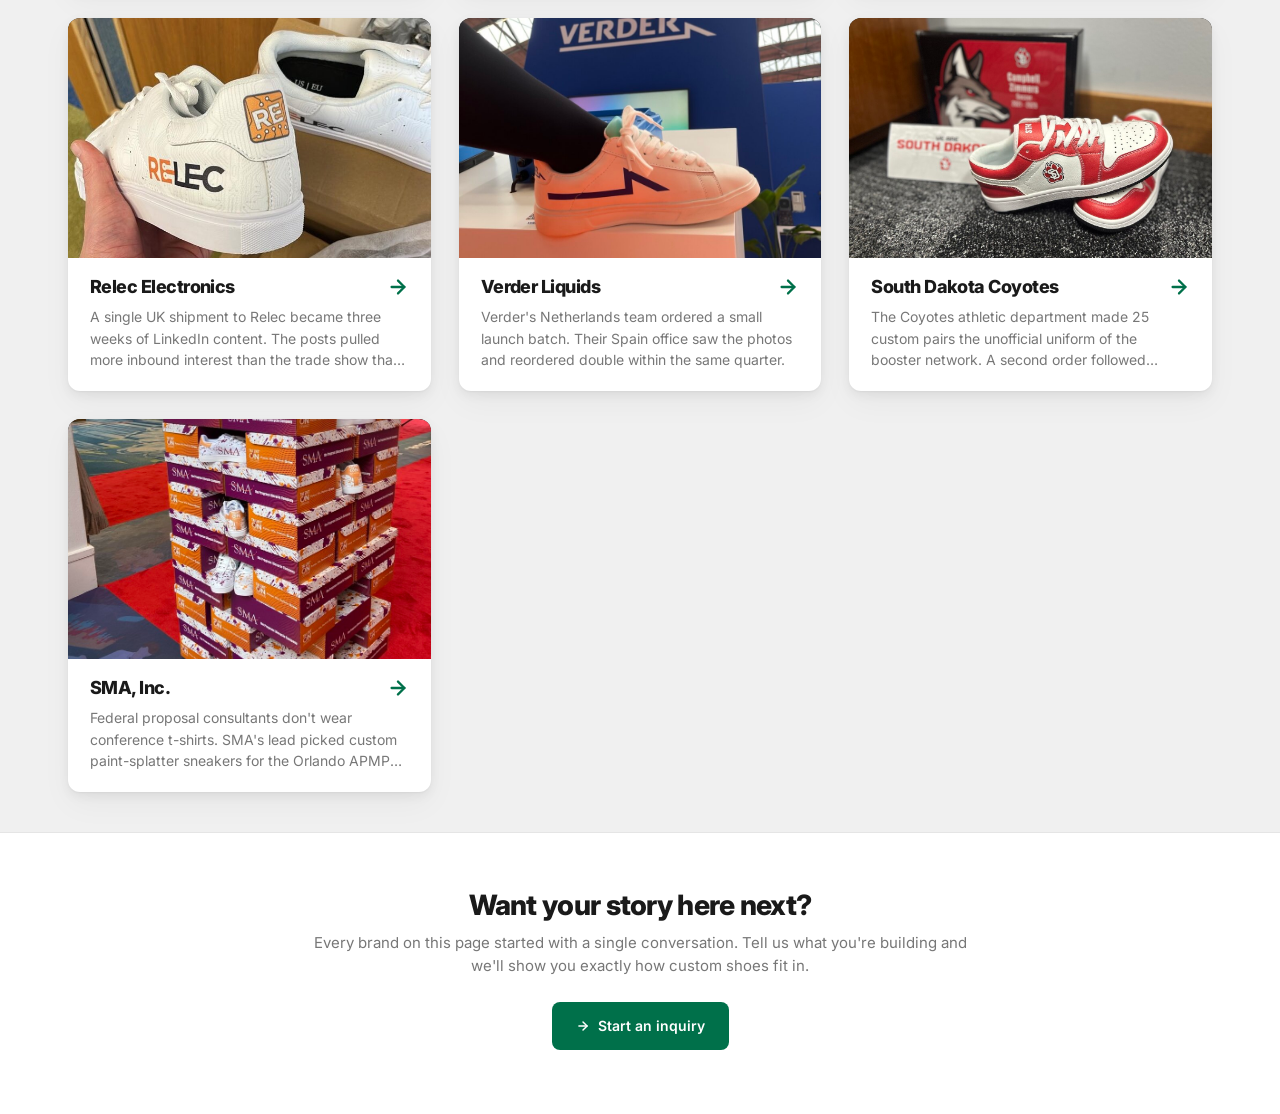
==== commit 9fb0f116: "fix(case-studies): repair detail page links + add mosaic padding - detail links: ../detail/ → detail" ====
--- a/case-studies/index.html
+++ b/case-studies/index.html
@@ -257,7 +257,7 @@
  ================================================================ */
  .mosaic-section {
  background: var(--sz-bg-cool);
- padding: 20px 0 20px;
+ padding: 40px 0 40px;
  border-top: 8px solid var(--sz-accent);
  }
  .mosaic-header {
@@ -735,7 +735,7 @@
 
 
  <article class="cs-card cs-card--featured" data-category="b2b" data-reveal>
- <a class="cs-card__link" href="../detail/detail-v3-foxen-v2.html" aria-label="Foxen case study">
+ <a class="cs-card__link" href="detail/foxen.html" aria-label="Foxen case study">
  <div class="cs-card__img">
  <img src="images/card-photos/cs-card-foxen.jpg" alt="woman holding foxen branded sneaker" loading="lazy">
  </div>
@@ -747,7 +747,7 @@
  </article>
 
  <article class="cs-card cs-card--tall" data-category="b2b" data-reveal>
- <a class="cs-card__link" href="../detail/capgemini.html" aria-label="Capgemini case study">
+ <a class="cs-card__link" href="detail/capgemini.html" aria-label="Capgemini case study">
  <div class="cs-card__img">
  <img src="images/card-photos/cs-card-capgemini.jpg" alt="man laughing with capgemini blue sneaker" loading="lazy">
  </div>
@@ -759,7 +759,7 @@
  </article>
 
  <article class="cs-card cs-card--std" data-category="b2b" data-reveal>
- <a class="cs-card__link" href="../detail/veritas-technologies.html" aria-label="Veritas Technologies case study">
+ <a class="cs-card__link" href="detail/veritas-technologies.html" aria-label="Veritas Technologies case study">
  <div class="cs-card__img">
  <img src="images/card-photos/cs-card-veritas-technologies.jpg" alt="veritas kiosk at sales event with attendees" loading="lazy">
  </div>
@@ -771,7 +771,7 @@
  </article>
 
  <article class="cs-card cs-card--std" data-category="b2b" data-reveal>
- <a class="cs-card__link" href="../detail/relex-solutions.html" aria-label="RELEX Solutions case study">
+ <a class="cs-card__link" href="detail/relex-solutions.html" aria-label="RELEX Solutions case study">
  <div class="cs-card__img">
  <img src="images/card-photos/cs-card-relex-solutions.jpg" alt="relex blue branded sneakers at sales conference" loading="lazy">
  </div>
@@ -783,7 +783,7 @@
  </article>
 
  <article class="cs-card cs-card--std" data-category="b2b" data-reveal>
- <a class="cs-card__link" href="../detail/fairfield-residential.html" aria-label="Fairfield Residential case study">
+ <a class="cs-card__link" href="detail/fairfield-residential.html" aria-label="Fairfield Residential case study">
  <div class="cs-card__img">
  <img src="images/card-photos/cs-card-fairfield-residential.jpg" alt="fairfield branded shoe in hand outside on patio" loading="lazy">
  </div>
@@ -795,7 +795,7 @@
  </article>
 
  <article class="cs-card cs-card--std" data-category="b2b" data-reveal>
- <a class="cs-card__link" href="../detail/big-sing-thing.html" aria-label="The Big Sing Thing case study">
+ <a class="cs-card__link" href="detail/big-sing-thing.html" aria-label="The Big Sing Thing case study">
  <div class="cs-card__img">
  <img src="images/card-photos/cs-card-big-sing-thing.jpg" alt="founder holding big sing thing custom shoe" loading="lazy">
  </div>
@@ -807,7 +807,7 @@
  </article>
 
  <article class="cs-card cs-card--std" data-category="b2b" data-reveal>
- <a class="cs-card__link" href="../detail/relec-electronics.html" aria-label="Relec Electronics case study">
+ <a class="cs-card__link" href="detail/relec-electronics.html" aria-label="Relec Electronics case study">
  <div class="cs-card__img">
  <img src="images/card-photos/cs-card-relec-electronics.jpg" alt="relec branded white sneaker held by hand" loading="lazy">
  </div>
@@ -819,7 +819,7 @@
  </article>
 
  <article class="cs-card cs-card--std" data-category="b2b" data-reveal>
- <a class="cs-card__link" href="../detail/verder-liquids.html" aria-label="Verder Liquids case study">
+ <a class="cs-card__link" href="detail/verder-liquids.html" aria-label="Verder Liquids case study">
  <div class="cs-card__img">
  <img src="images/card-photos/cs-card-verder-liquids.jpg" alt="pink verder shoe in front of trade show backdrop" loading="lazy">
  </div>
@@ -831,7 +831,7 @@
  </article>
 
  <article class="cs-card cs-card--std" data-category="b2b" data-reveal>
- <a class="cs-card__link" href="../detail/university-of-south-dakota.html" aria-label="South Dakota Coyotes case study">
+ <a class="cs-card__link" href="detail/university-of-south-dakota.html" aria-label="South Dakota Coyotes case study">
  <div class="cs-card__img">
  <img src="images/card-photos/cs-card-university-of-south-dakota.jpg" alt="south dakota coyotes red sneakers by shoebox" loading="lazy">
  </div>
@@ -843,7 +843,7 @@
  </article>
 
  <article class="cs-card cs-card--std" data-category="b2b" data-reveal>
- <a class="cs-card__link" href="../detail/sma-inc.html" aria-label="SMA, Inc. case study">
+ <a class="cs-card__link" href="detail/sma-inc.html" aria-label="SMA, Inc. case study">
  <div class="cs-card__img">
  <img src="images/card-photos/cs-card-sma-inc.jpg" alt="two pairs of sma paint splatter shoes on red carpet" loading="lazy">
  </div>
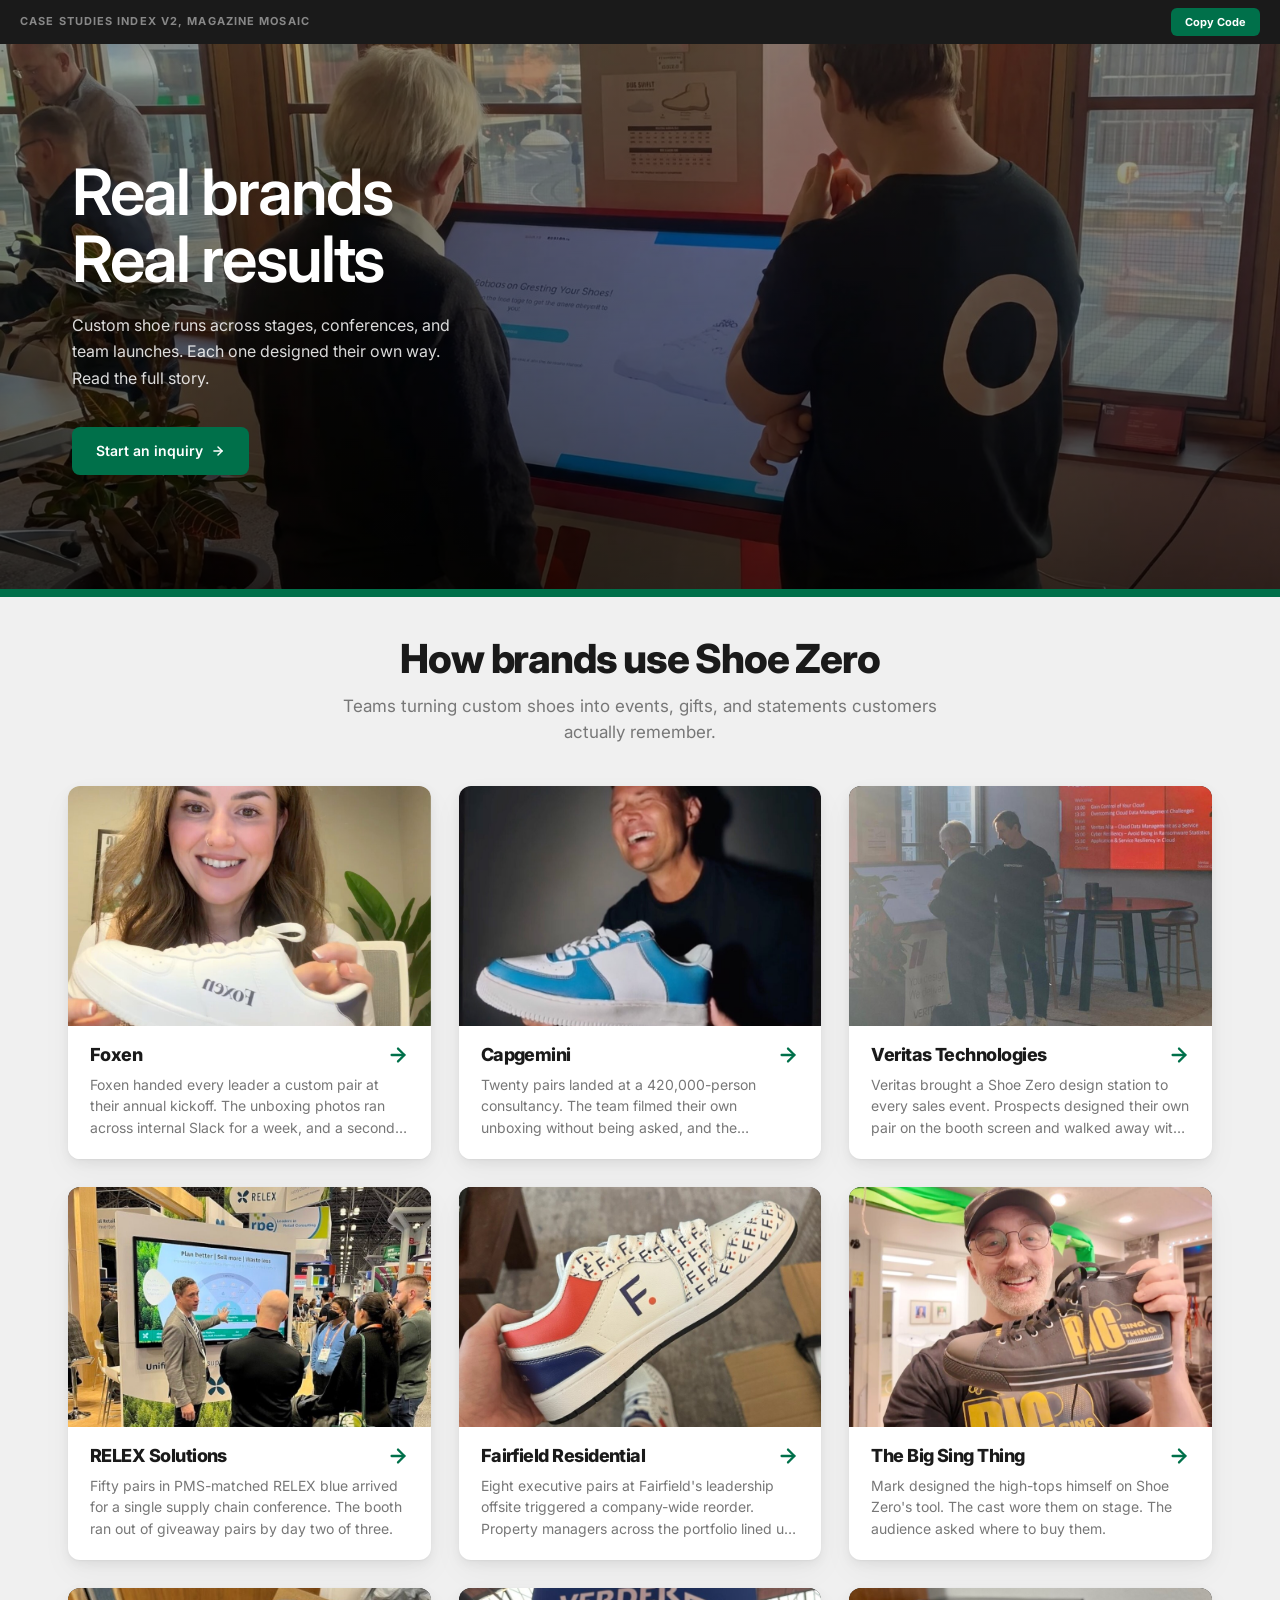
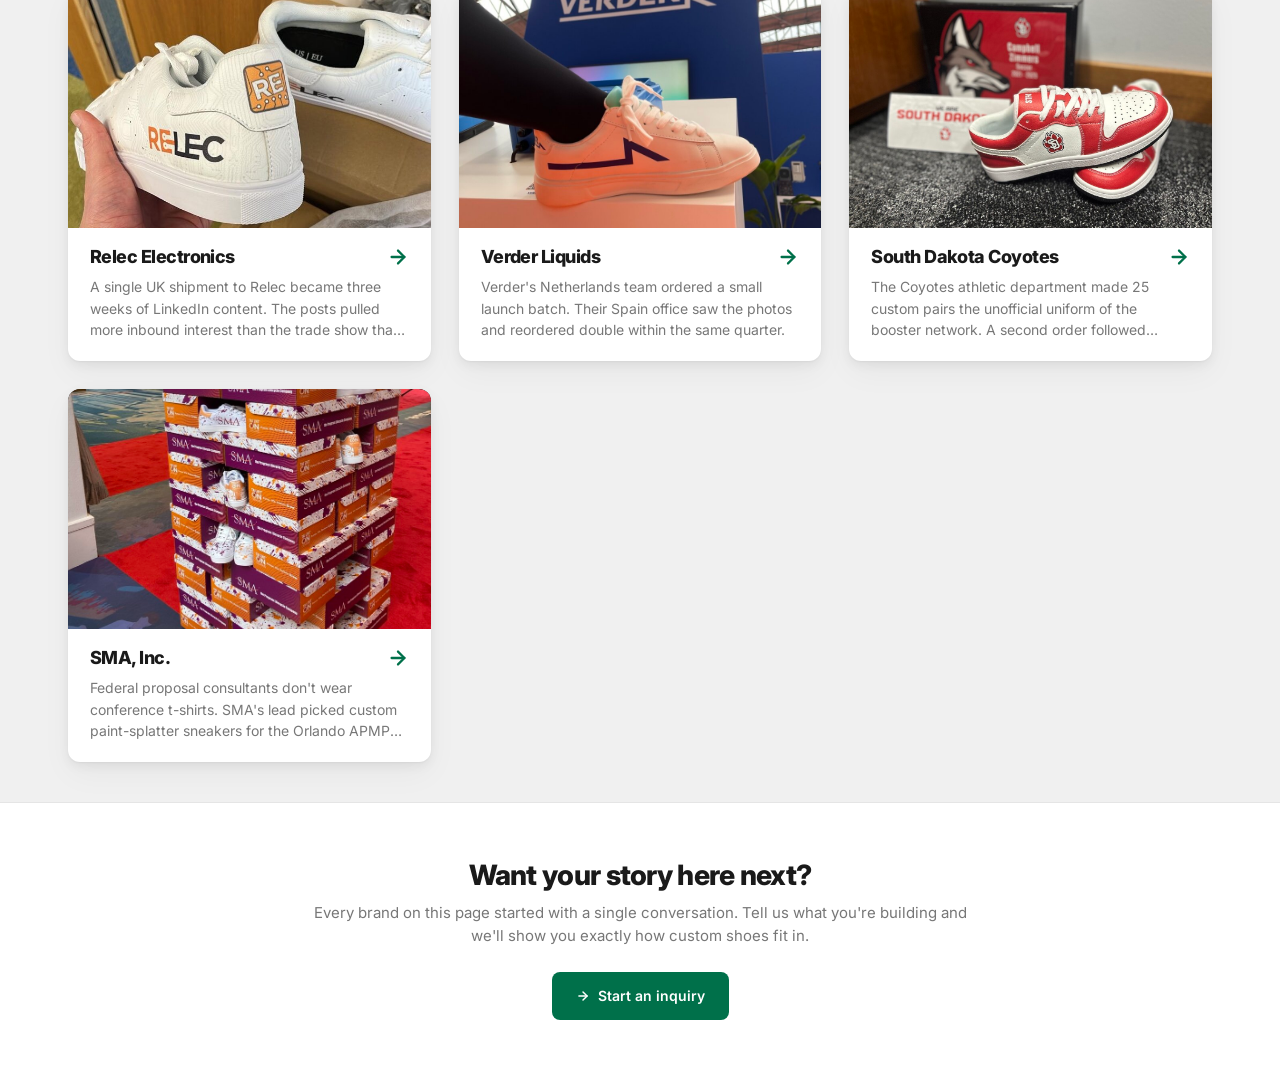
==== commit ca19b1b9: "case-studies/index: trim hero min-height 575→545 (-30px); revert misapplied detail-page hero padding" ====
--- a/case-studies/index.html
+++ b/case-studies/index.html
@@ -103,7 +103,7 @@
  ================================================================ */
  .hero {
  position: relative; overflow: hidden;
- min-height: 575px;
+ min-height: 545px;
  display: flex; align-items: center;
  background: var(--sz-black);
  }
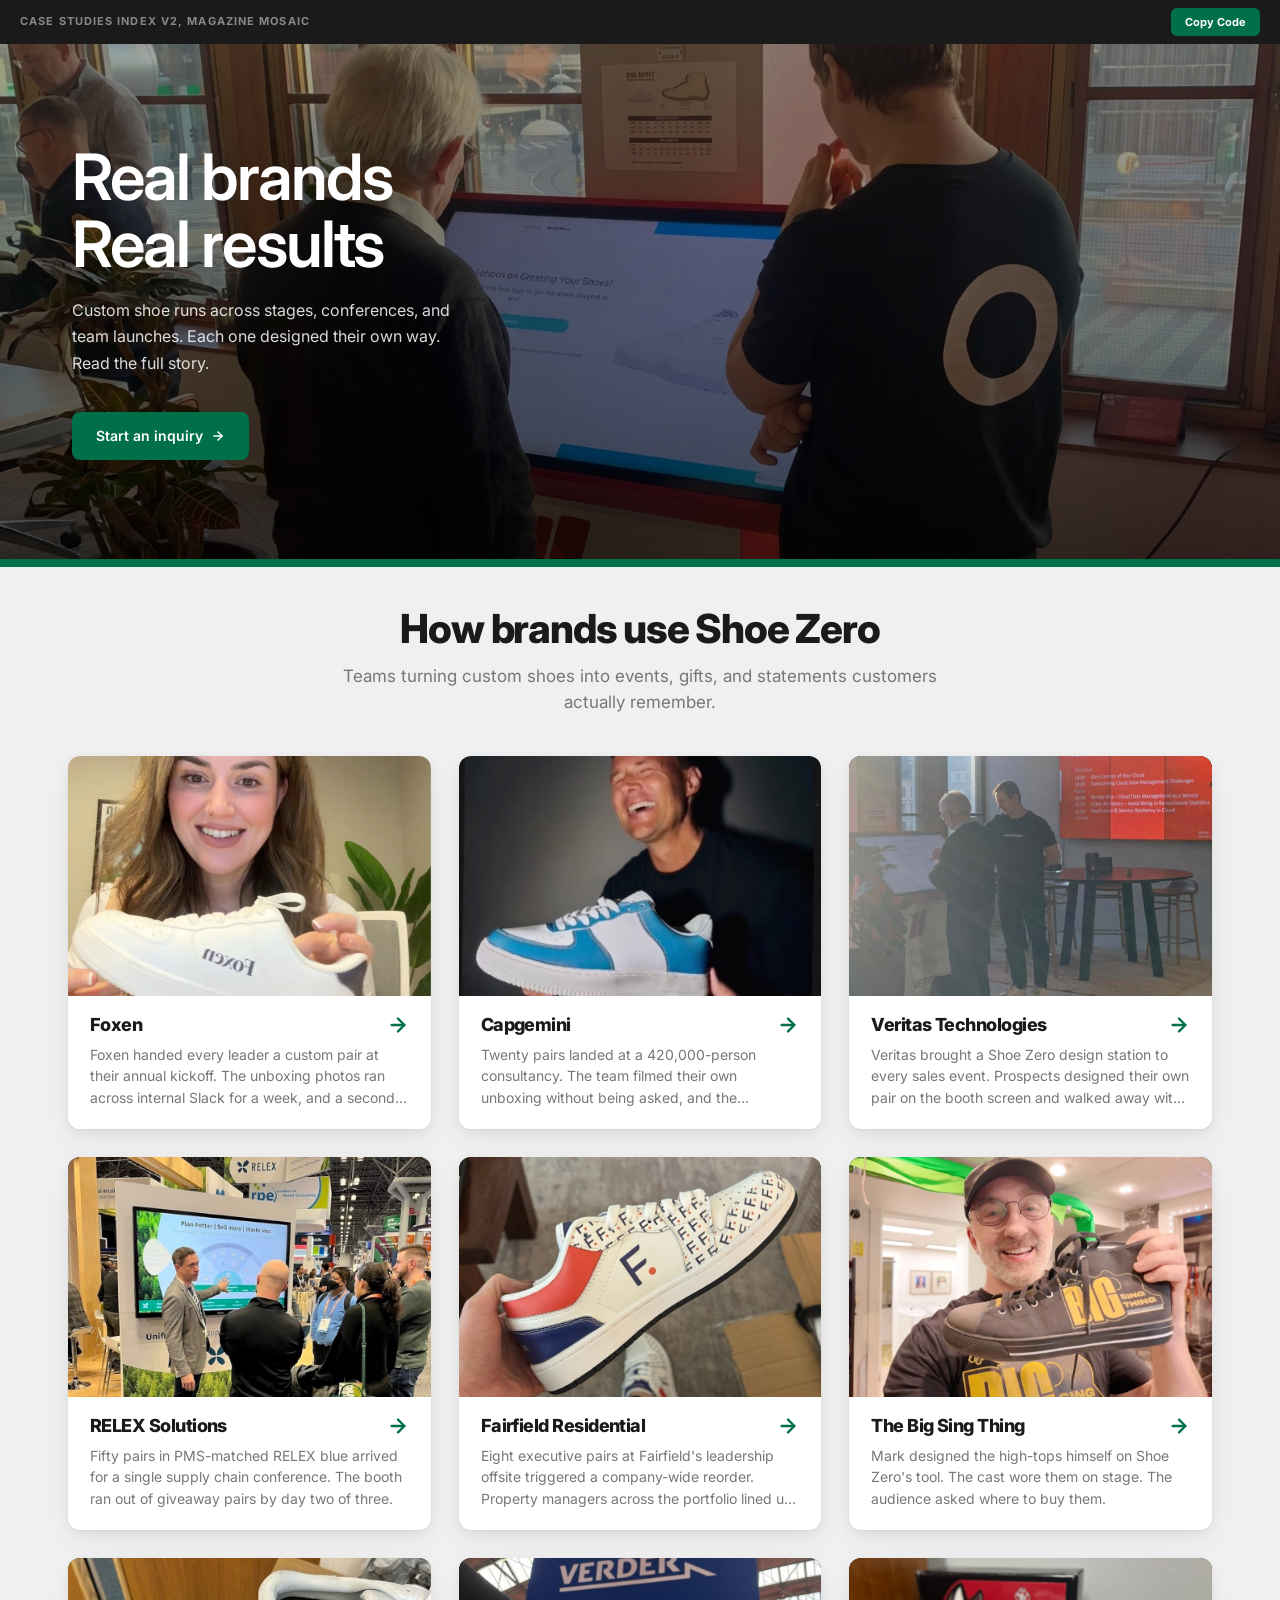
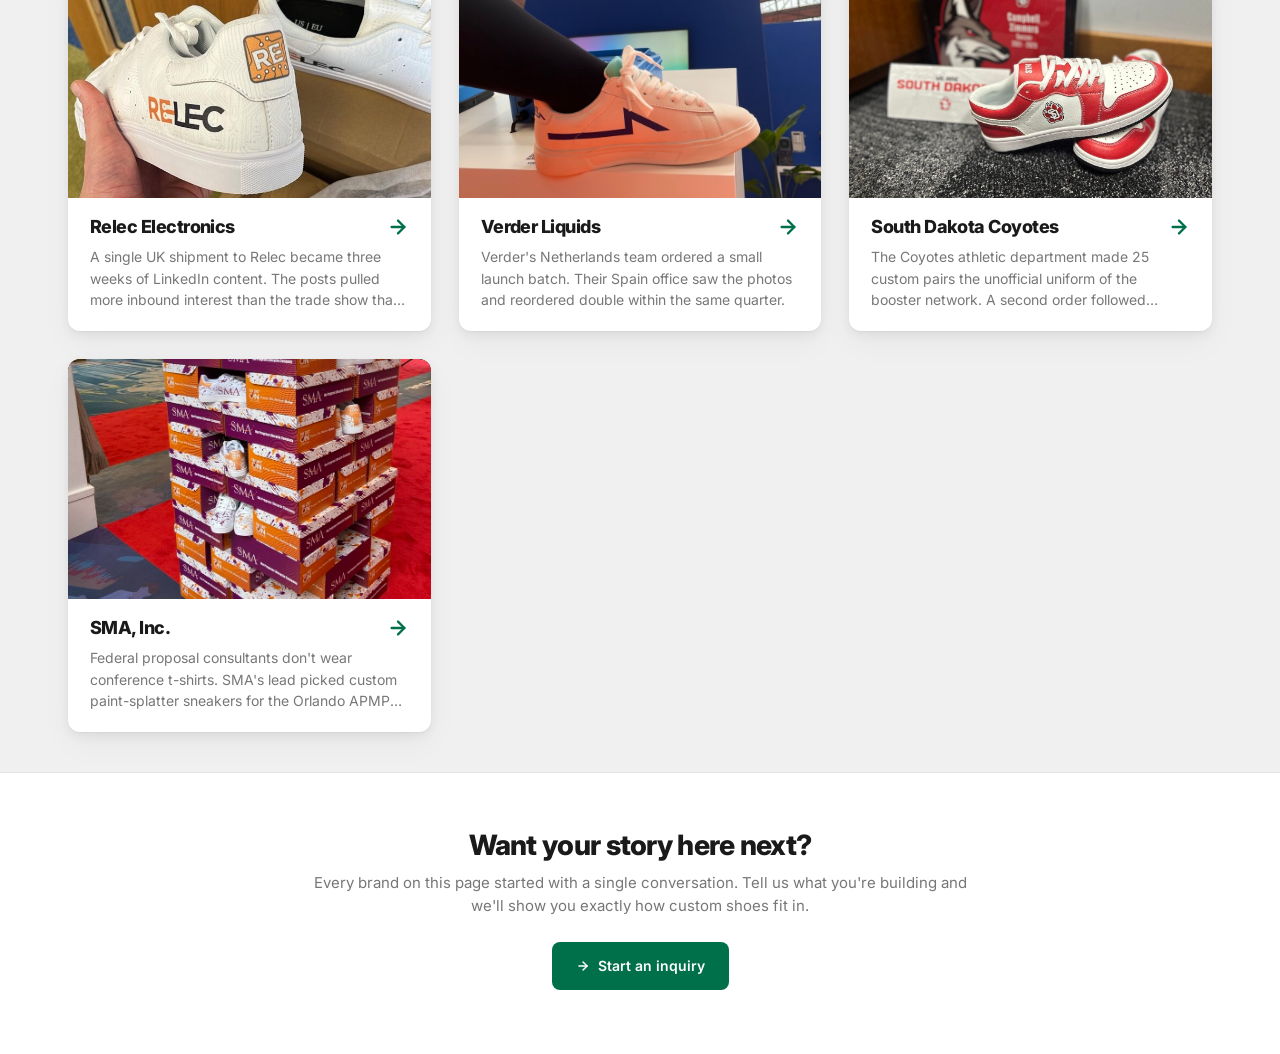
==== commit a85efbe5: "case-studies/index: trim hero min-height 545→515 (-30px more)" ====
--- a/case-studies/index.html
+++ b/case-studies/index.html
@@ -103,7 +103,7 @@
  ================================================================ */
  .hero {
  position: relative; overflow: hidden;
- min-height: 545px;
+ min-height: 515px;
  display: flex; align-items: center;
  background: var(--sz-black);
  }
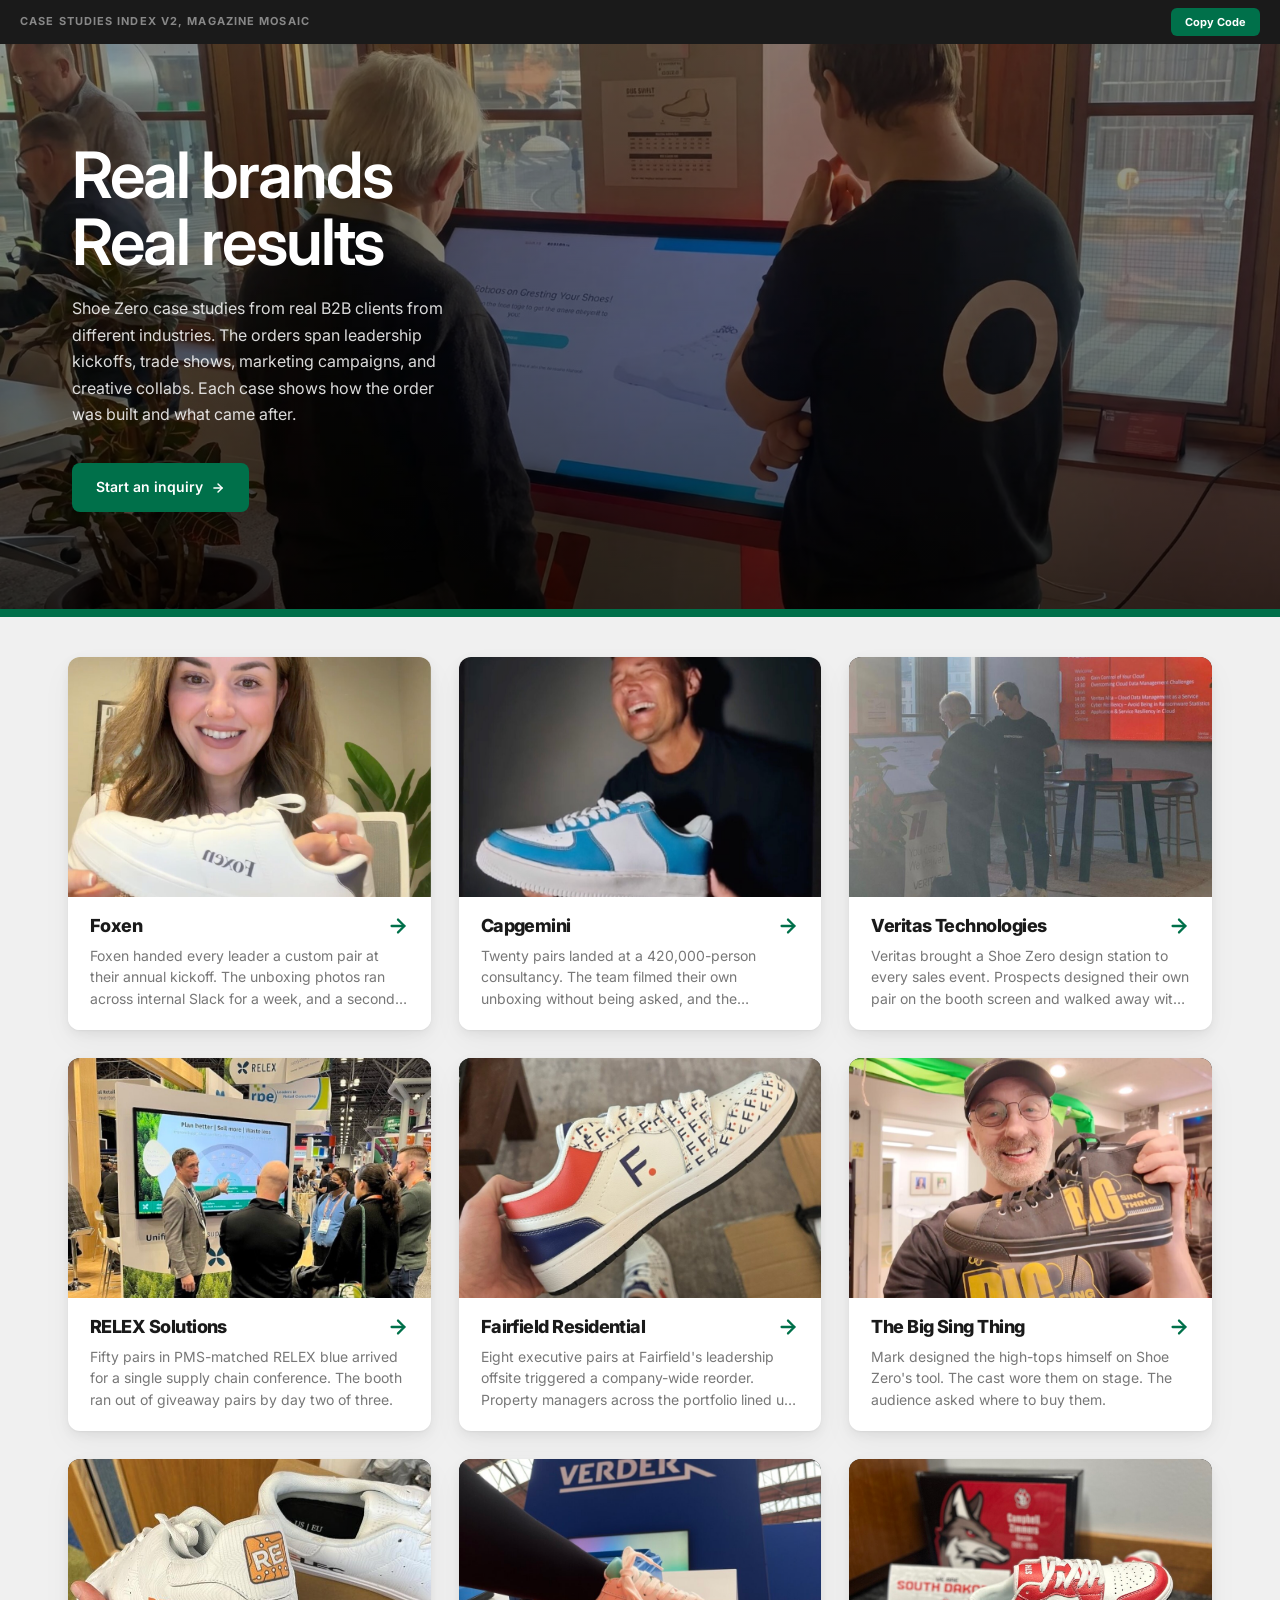
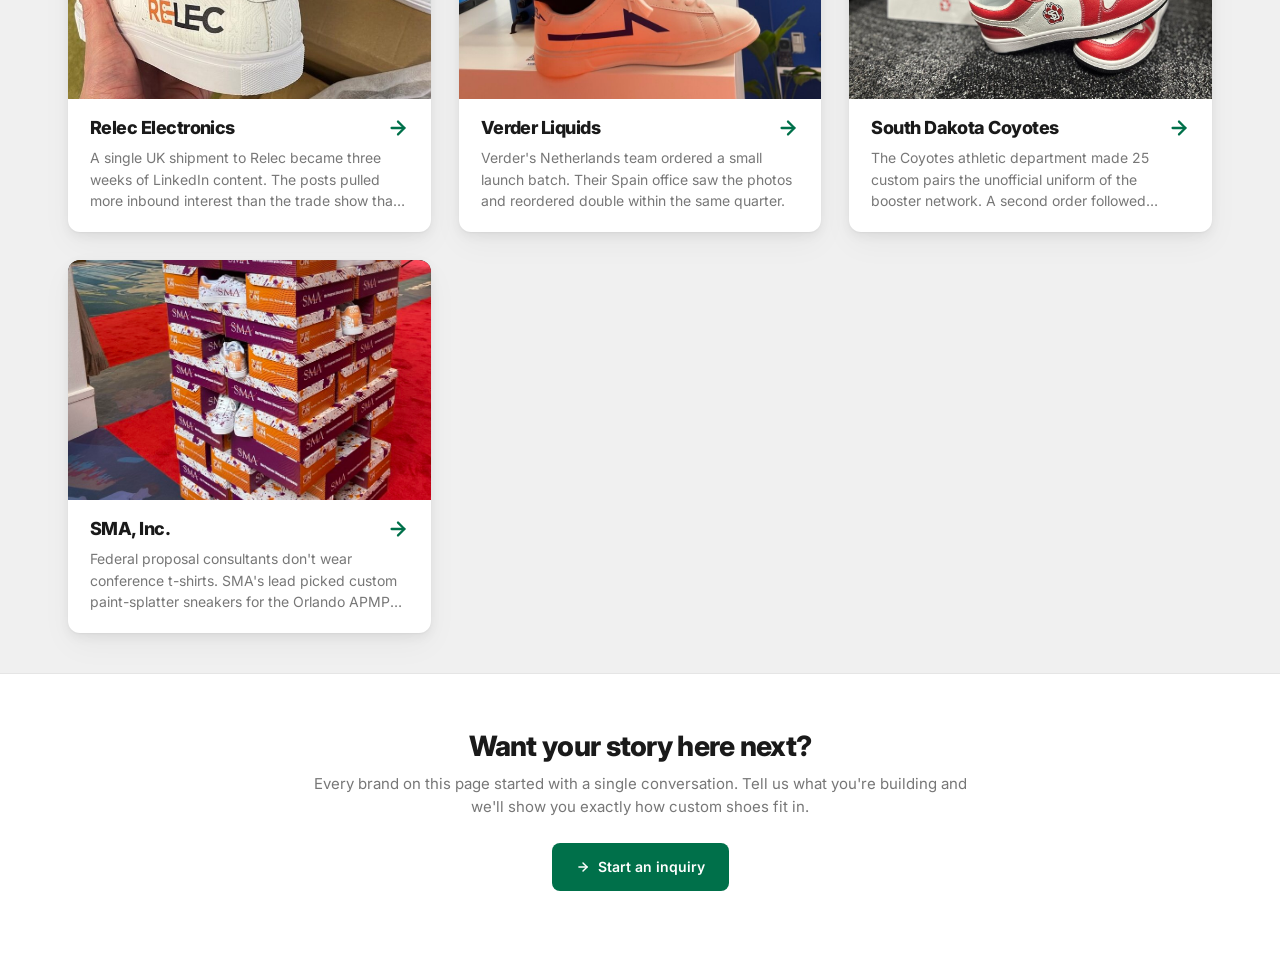
==== commit dc42f62b: "case-studies: index hero subtext rewrite + remove mosaic header; detail body font 18→15 to match int" ====
--- a/case-studies/index.html
+++ b/case-studies/index.html
@@ -704,7 +704,7 @@
  <span>Real brands</span>
  <span>Real results</span>
  </h1>
- <p class="hero__sub">Custom shoe runs across stages, conferences, and team launches. Each one designed their own way. Read the full story.</p>
+ <p class="hero__sub">Shoe Zero case studies from real B2B clients from different industries. The orders span leadership kickoffs, trade shows, marketing campaigns, and creative collabs. Each case shows how the order was built and what came after.</p>
  <div class="hero__actions">
  <a class="btn--primary" href="/pages/business-inquiry">
  Start an inquiry
@@ -719,11 +719,6 @@
  S3: MOSAIC GRID, Cool bg, 11 brands, mixed sizes
  ================================================================ -->
  <section class="mosaic-section">
- <div class="mosaic-header" data-reveal>
- <h2 class="mosaic-header__h2">How brands use Shoe Zero</h2>
- <p class="mosaic-header__sub">Teams turning custom shoes into events, gifts, and statements customers actually remember.</p>
- </div>
-
  <!-- MOSAIC LAYOUT:
  Row 1–2: CHP (8col × 2row featured) + ABB (4col × 2row tall)
  Row 3: BuzzBallz (6col wide) + AAC 360 (6col wide)
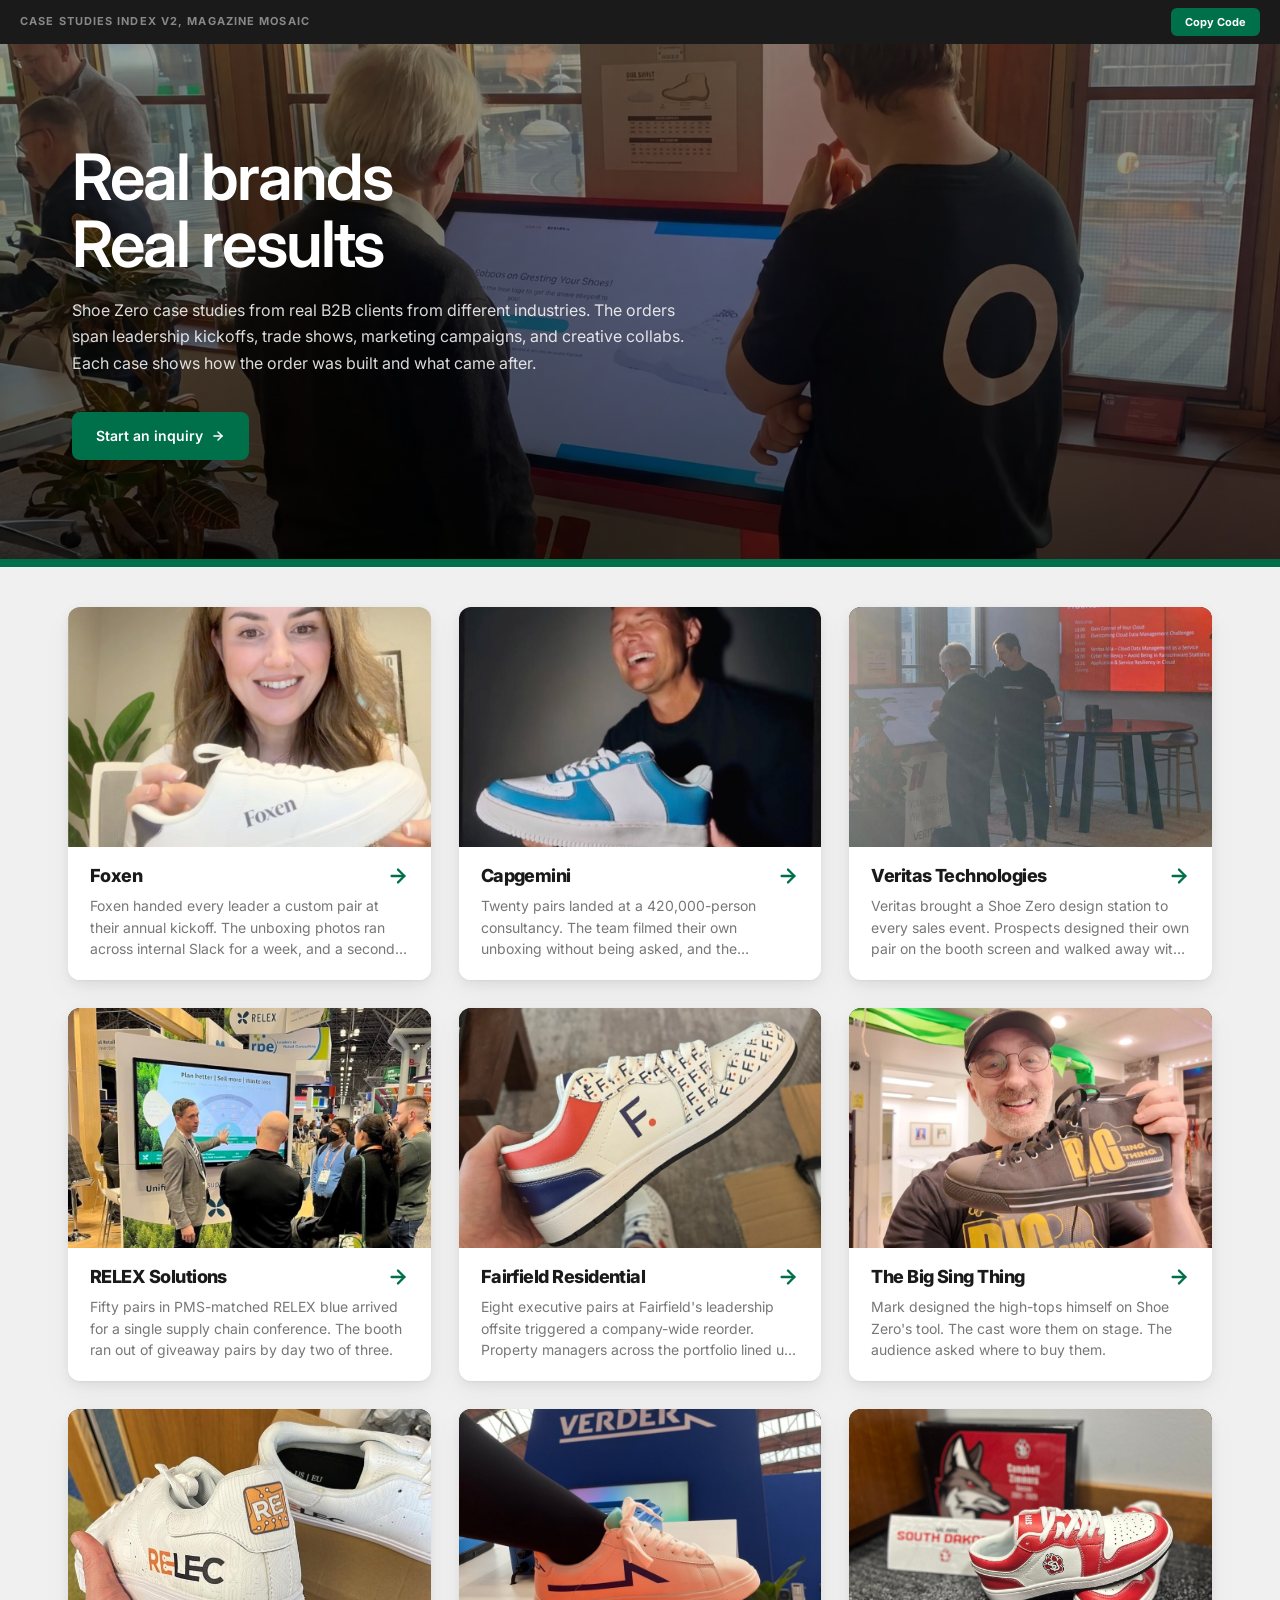
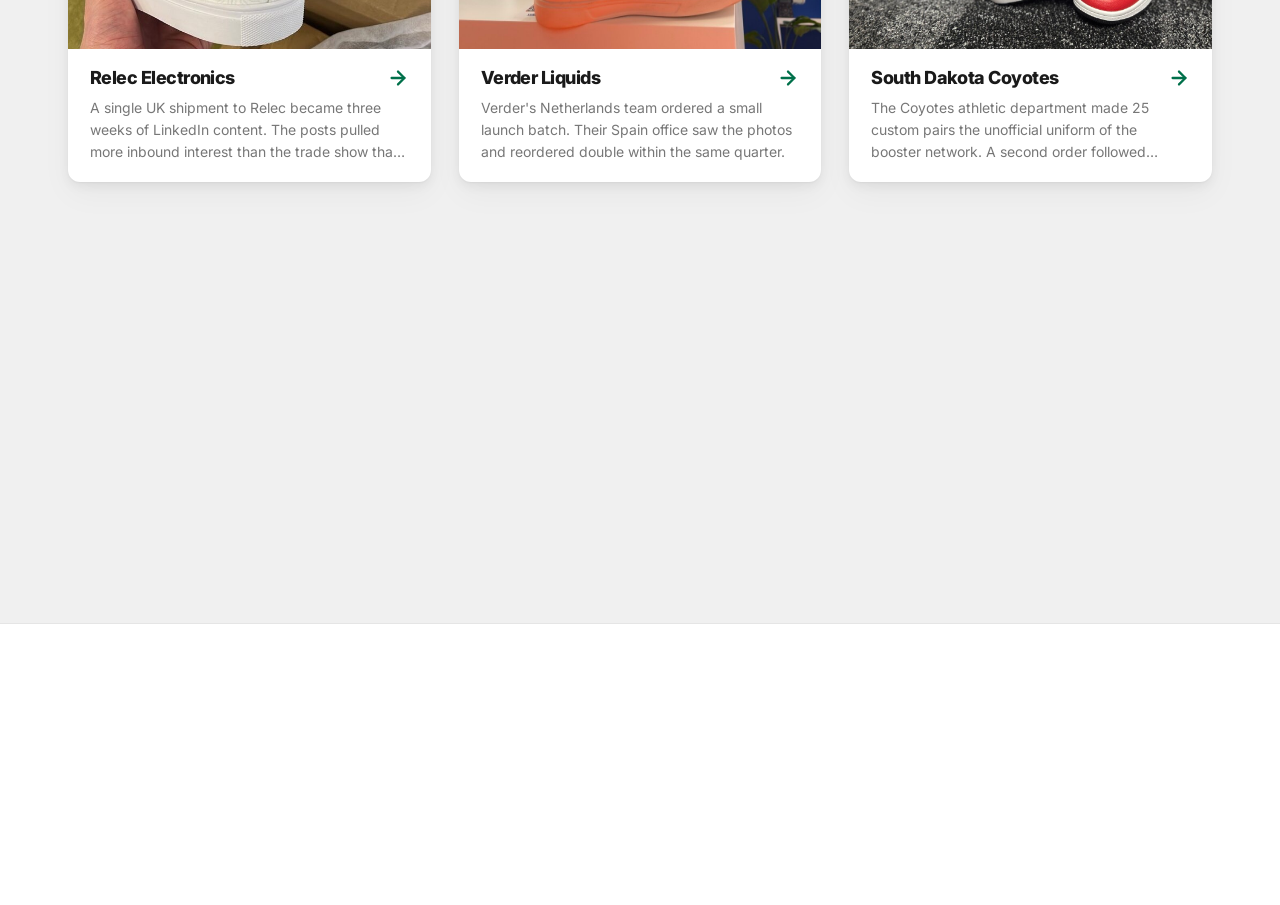
==== commit dbeb08d6: "case-studies/index: widen hero subtitle max-width 380→640 (3-4 lines)" ====
--- a/case-studies/index.html
+++ b/case-studies/index.html
@@ -137,7 +137,7 @@
  .hero__sub {
  font-size: 16px; font-weight: 400; line-height: 1.65;
  color: rgba(255,255,255,0.85);
- max-width: 380px; margin: 0 0 36px;
+ max-width: 640px; margin: 0 0 36px;
  }
  .hero__actions { display: flex; align-items: center; justify-content: flex-start; }
  .btn--primary {
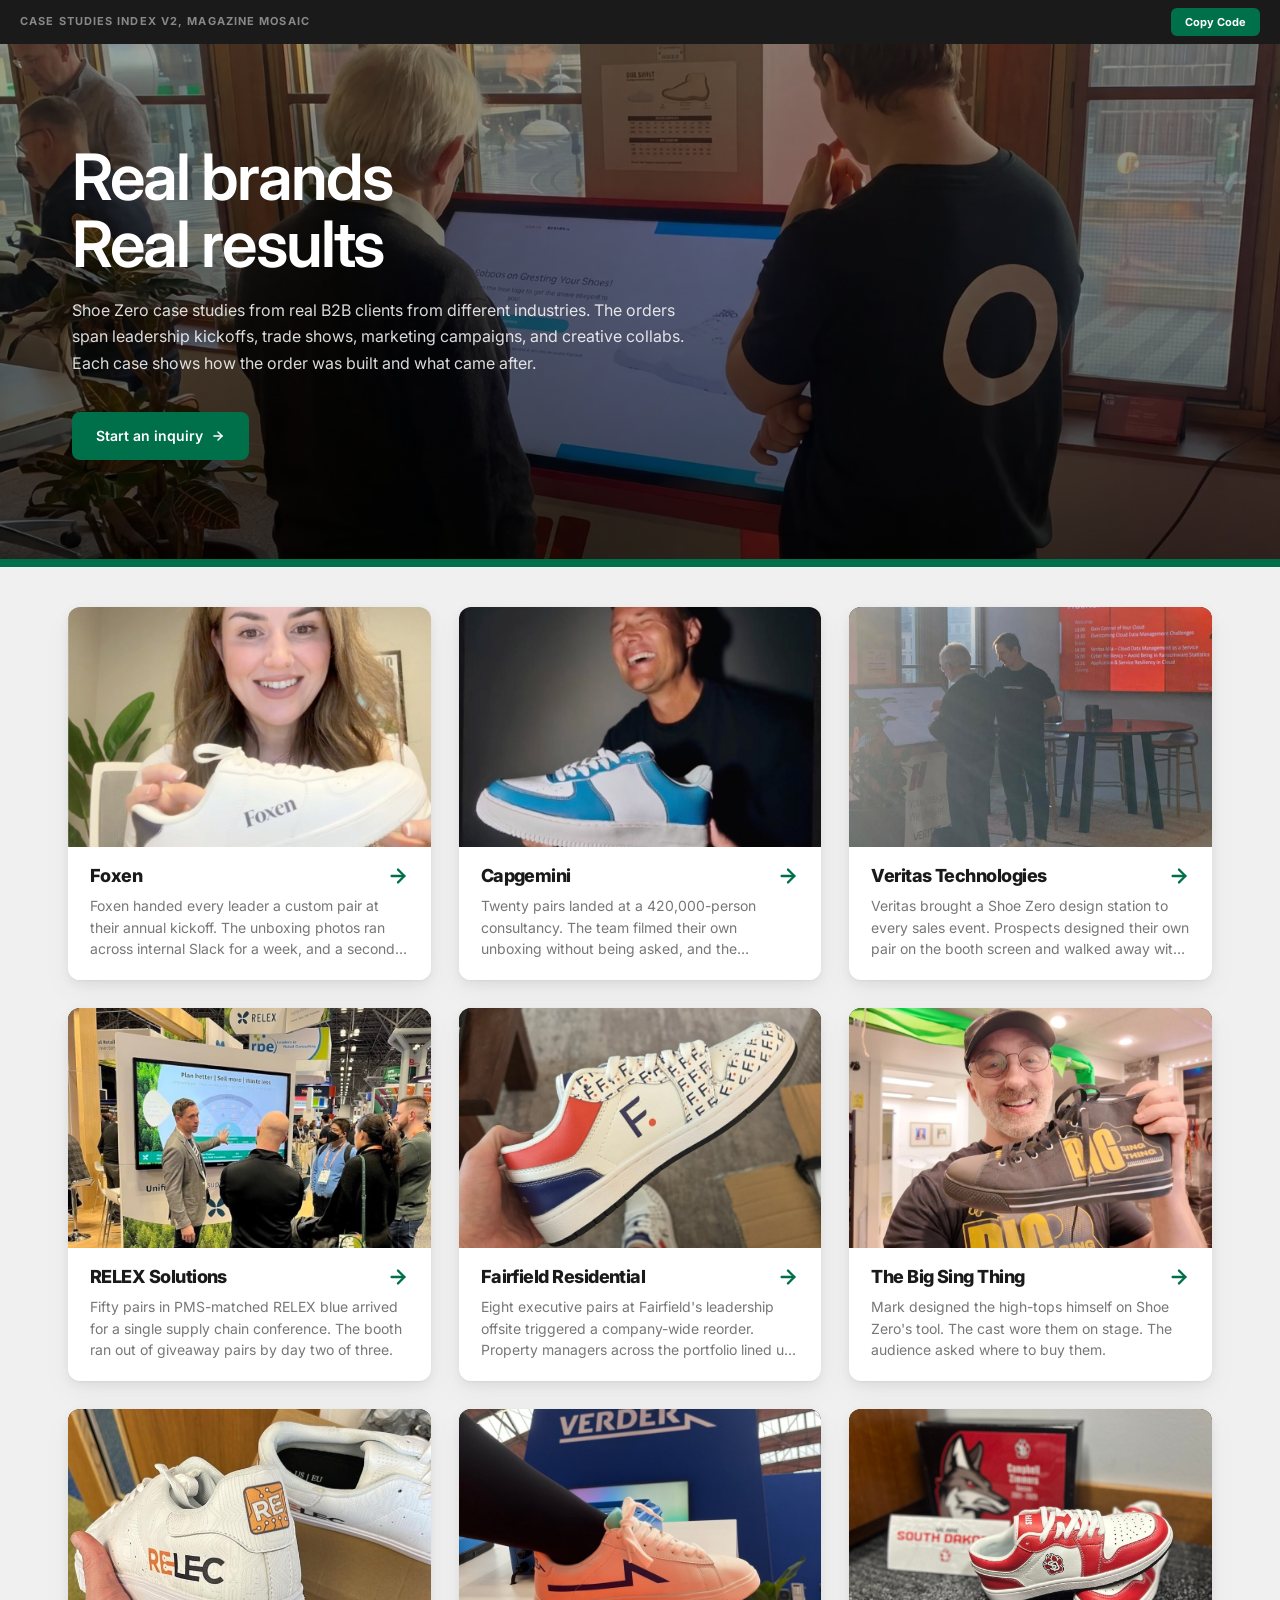
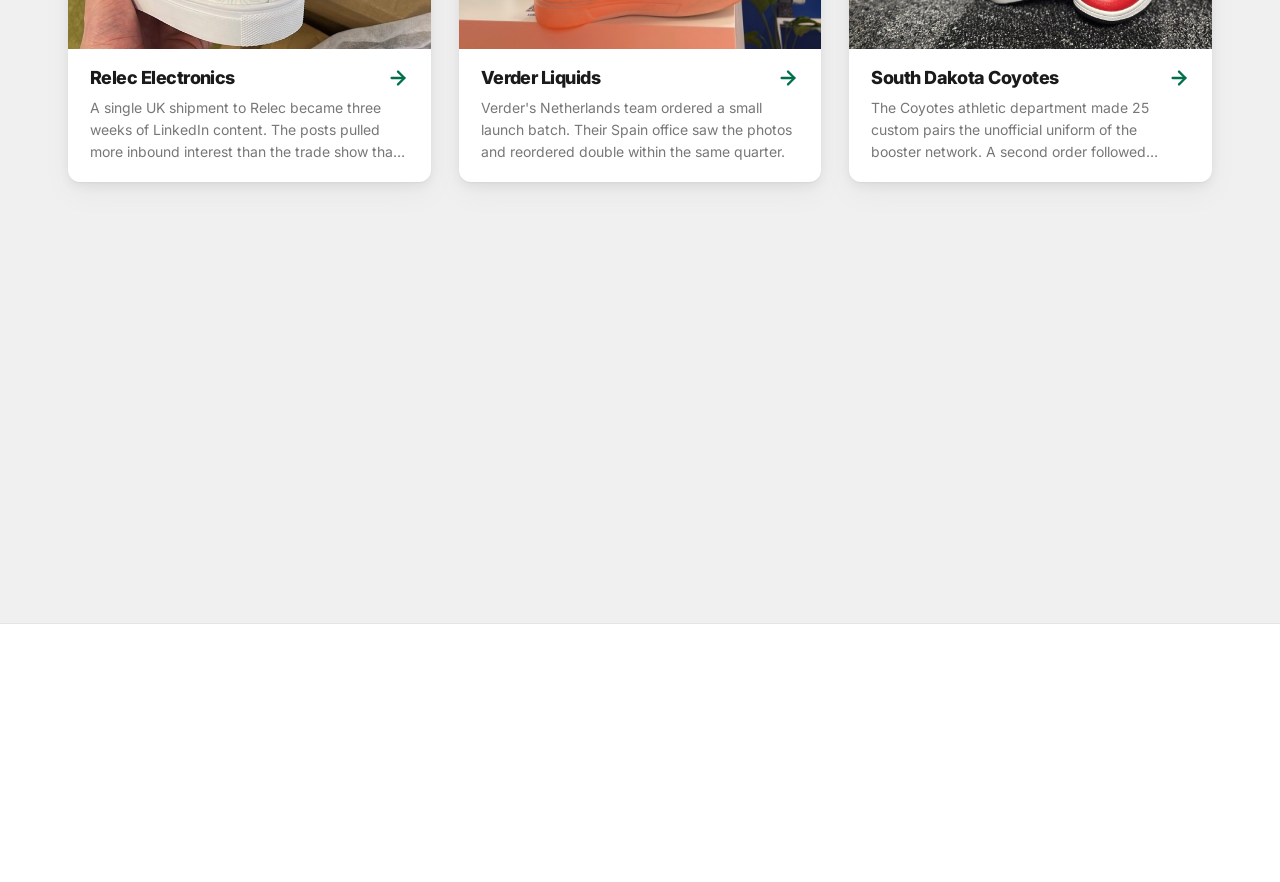
==== commit de4d66cc: "case-studies/index: shorten + widen CTA so 2nd sentence fits one line" ====
--- a/case-studies/index.html
+++ b/case-studies/index.html
@@ -541,7 +541,7 @@
  border-top: 1px solid var(--sz-border);
  }
  .cta-inner {
- max-width: 760px;
+ max-width: 920px;
  margin: 0 auto;
  padding: 0 48px;
  text-align: center;
@@ -863,7 +863,7 @@
  <div class="cta-inner" data-reveal>
  <h2 class="cta__h2">Want your story here next?</h2>
  <p class="cta__sub">
- Every brand on this page started with a single conversation. Tell us what you're building and we'll show you exactly how custom shoes fit in.
+ Every brand on this page started with a single conversation. Tell us what you're building, we'll handle the rest.
  </p>
  <div class="cta__actions">
  <a href="/pages/business-inquiry" class="btn btn--primary">
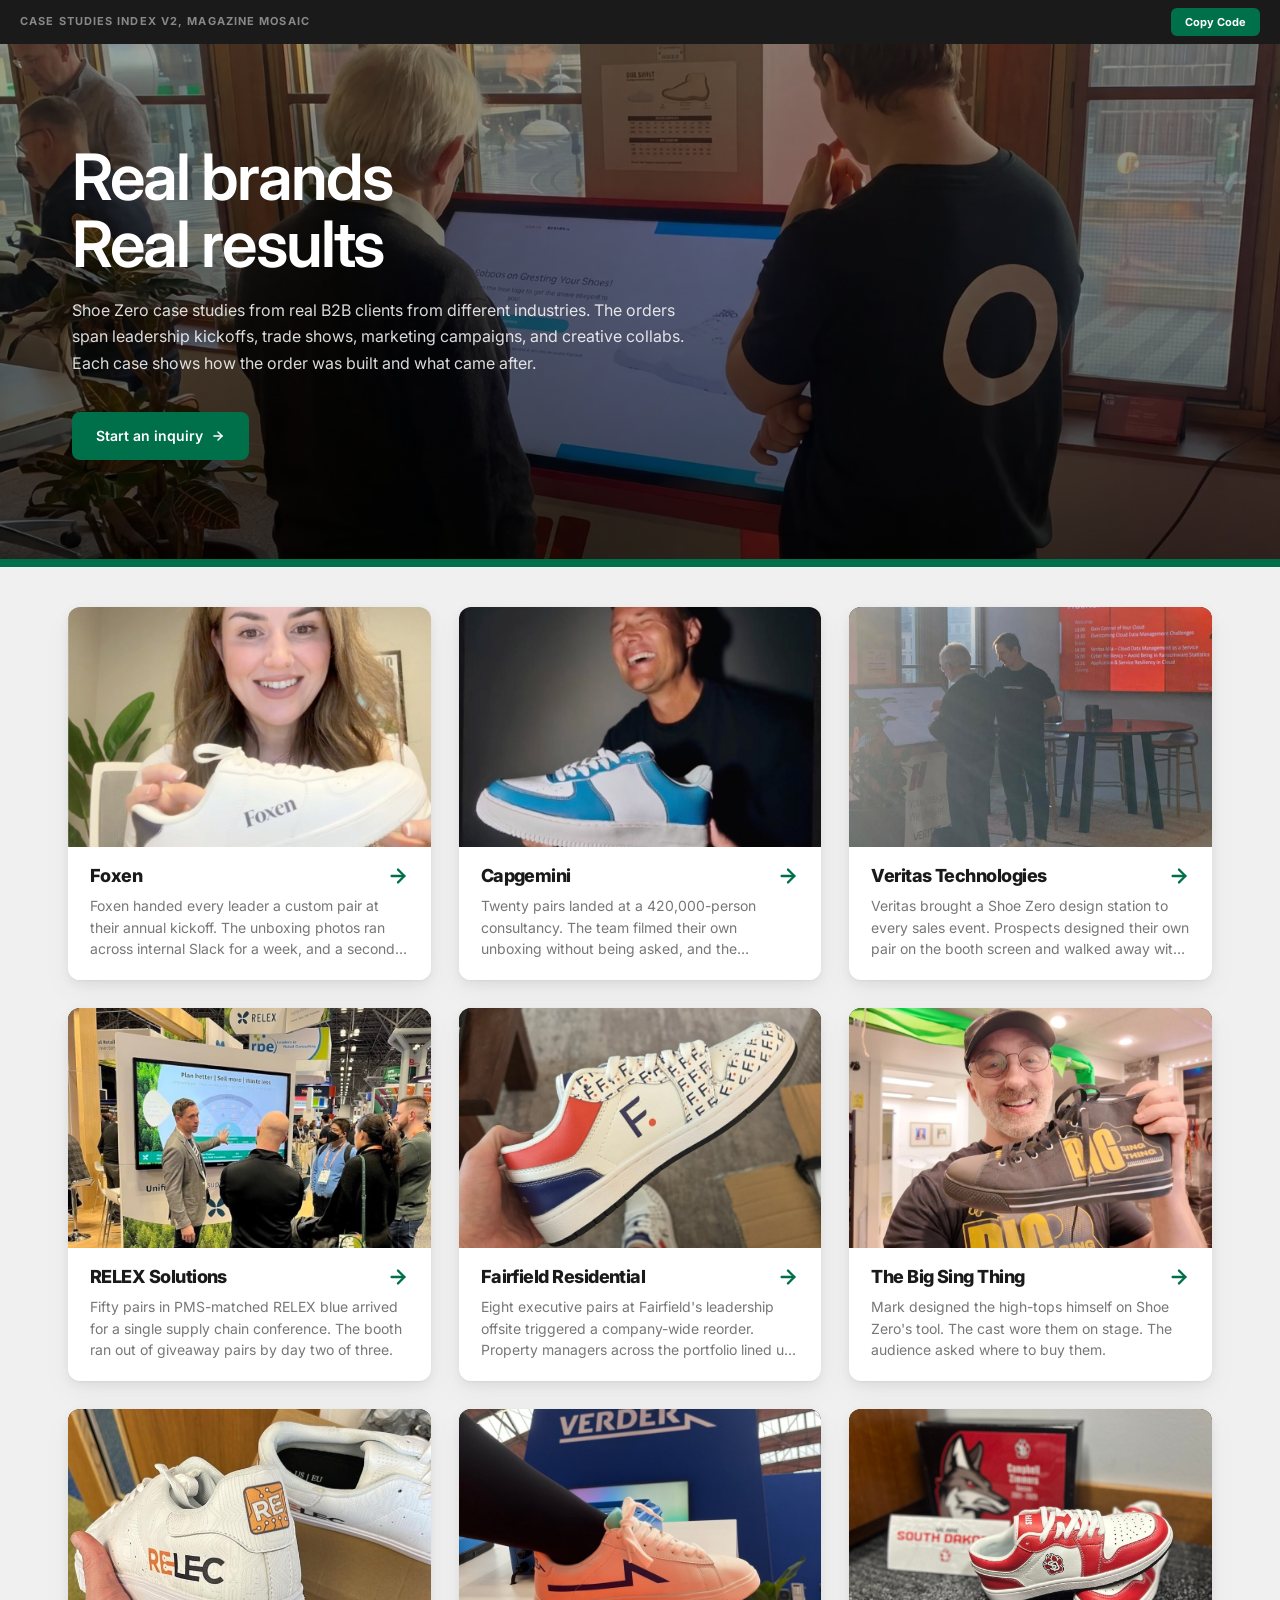
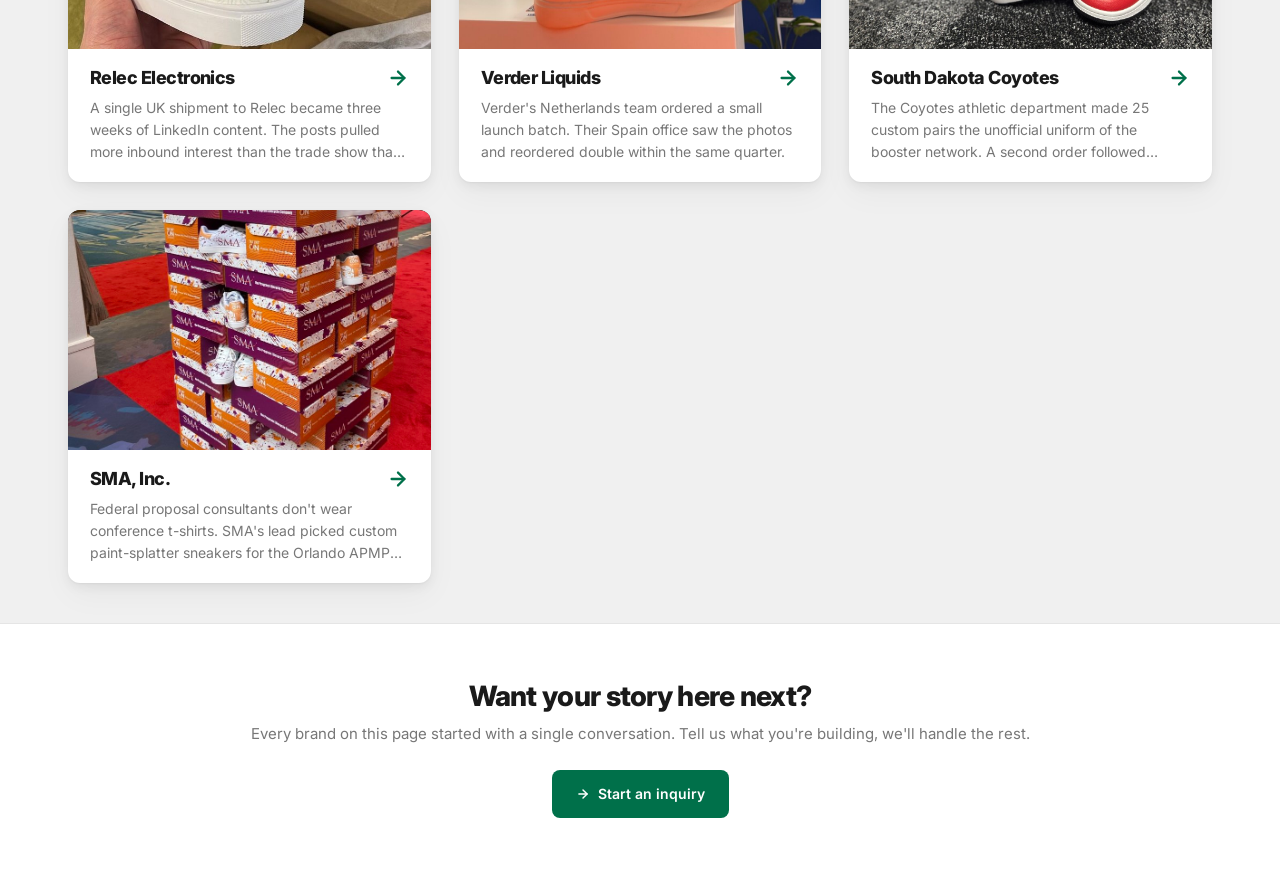
==== commit 803549bf: "sync case-studies" ====
--- a/case-studies/index.html
+++ b/case-studies/index.html
@@ -3,7 +3,8 @@
 <head>
  <meta charset="UTF-8">
  <meta name="viewport" content="width=device-width, initial-scale=1.0">
- <title>Case Studies INDEX V2, Shoe Zero | Magazine Mosaic</title>
+ <title>Case Studies | Real B2B Brand Stories | Shoe Zero</title>
+  <meta name="description" content="Real B2B case studies from Shoe Zero. Leadership offsites, trade shows, marketing campaigns, and creative collabs that turned into custom shoe orders.">
  <link rel="preconnect" href="https://fonts.googleapis.com">
  <link href="https://fonts.googleapis.com/css2?family=Inter:ital,wght@0,300;0,400;0,500;0,600;0,700;0,800;0,900&display=swap" rel="stylesheet">
  <link rel="stylesheet" href="tokens.css">
